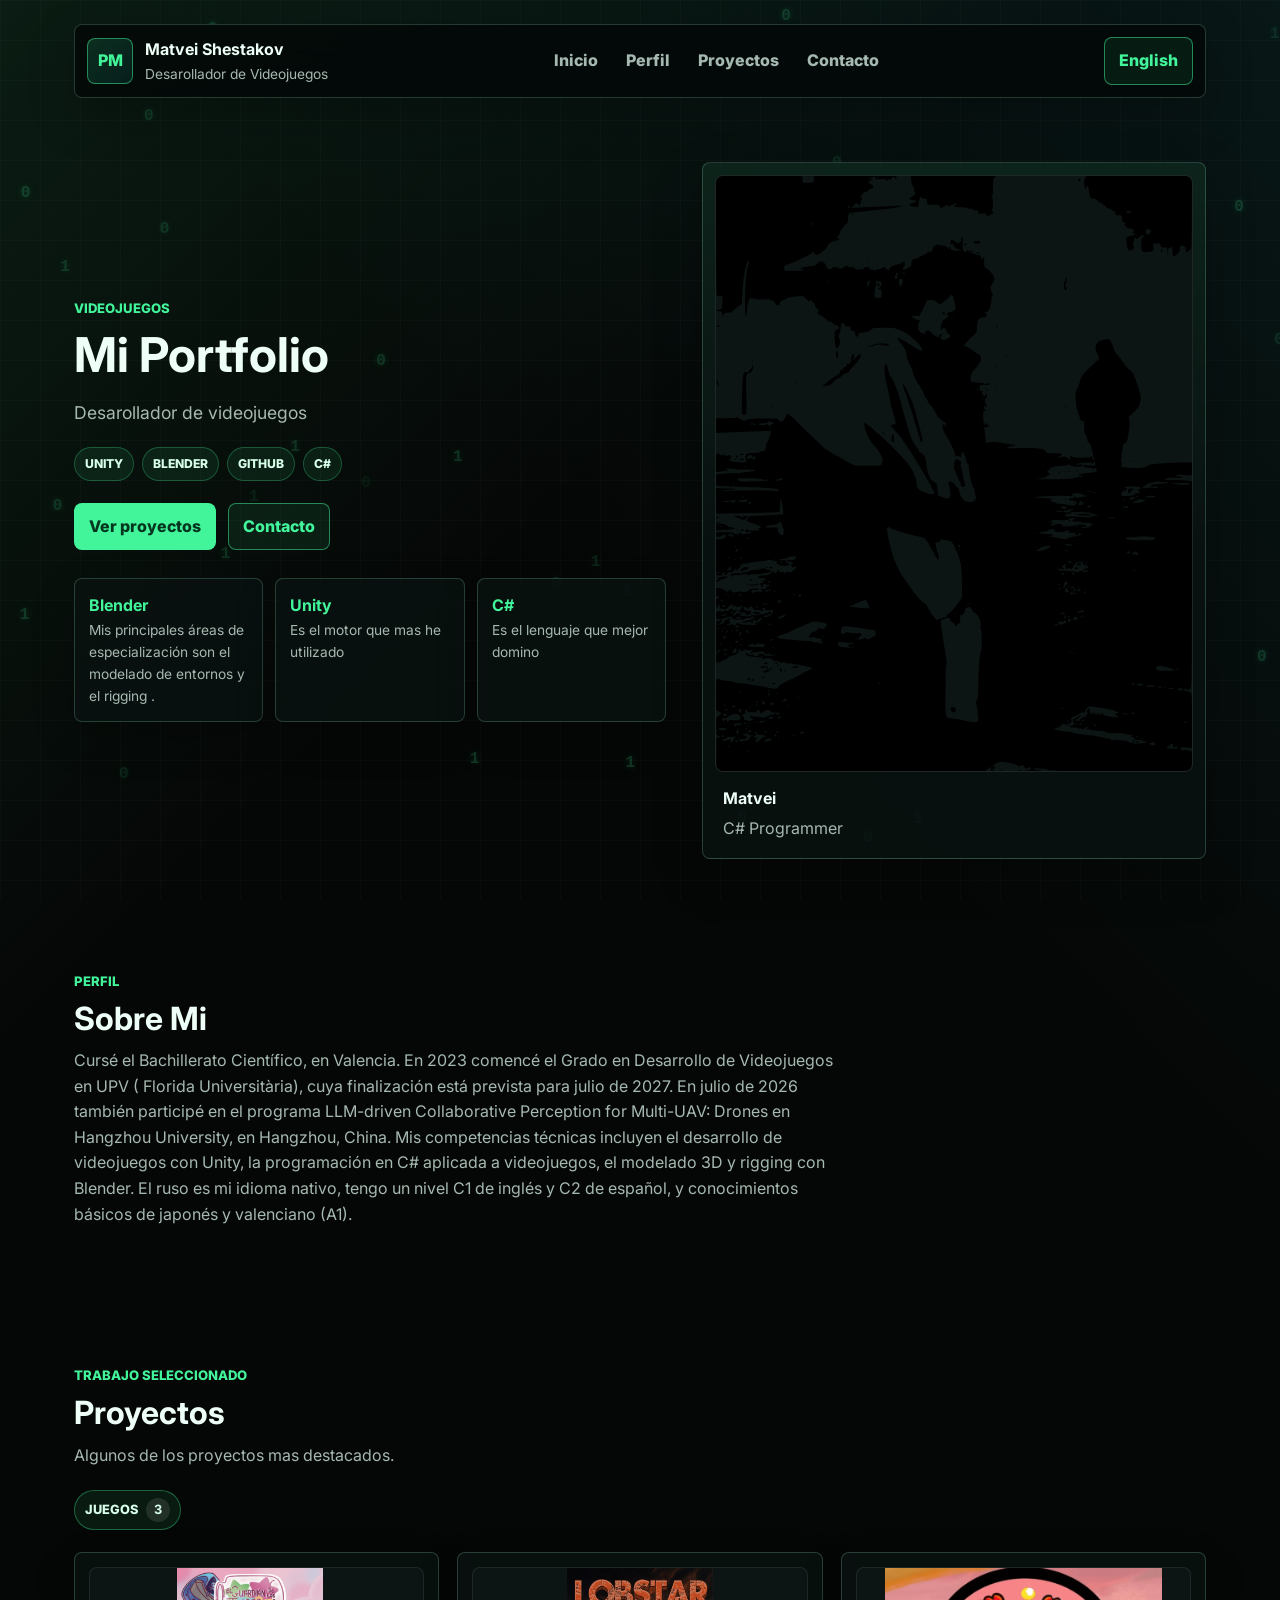
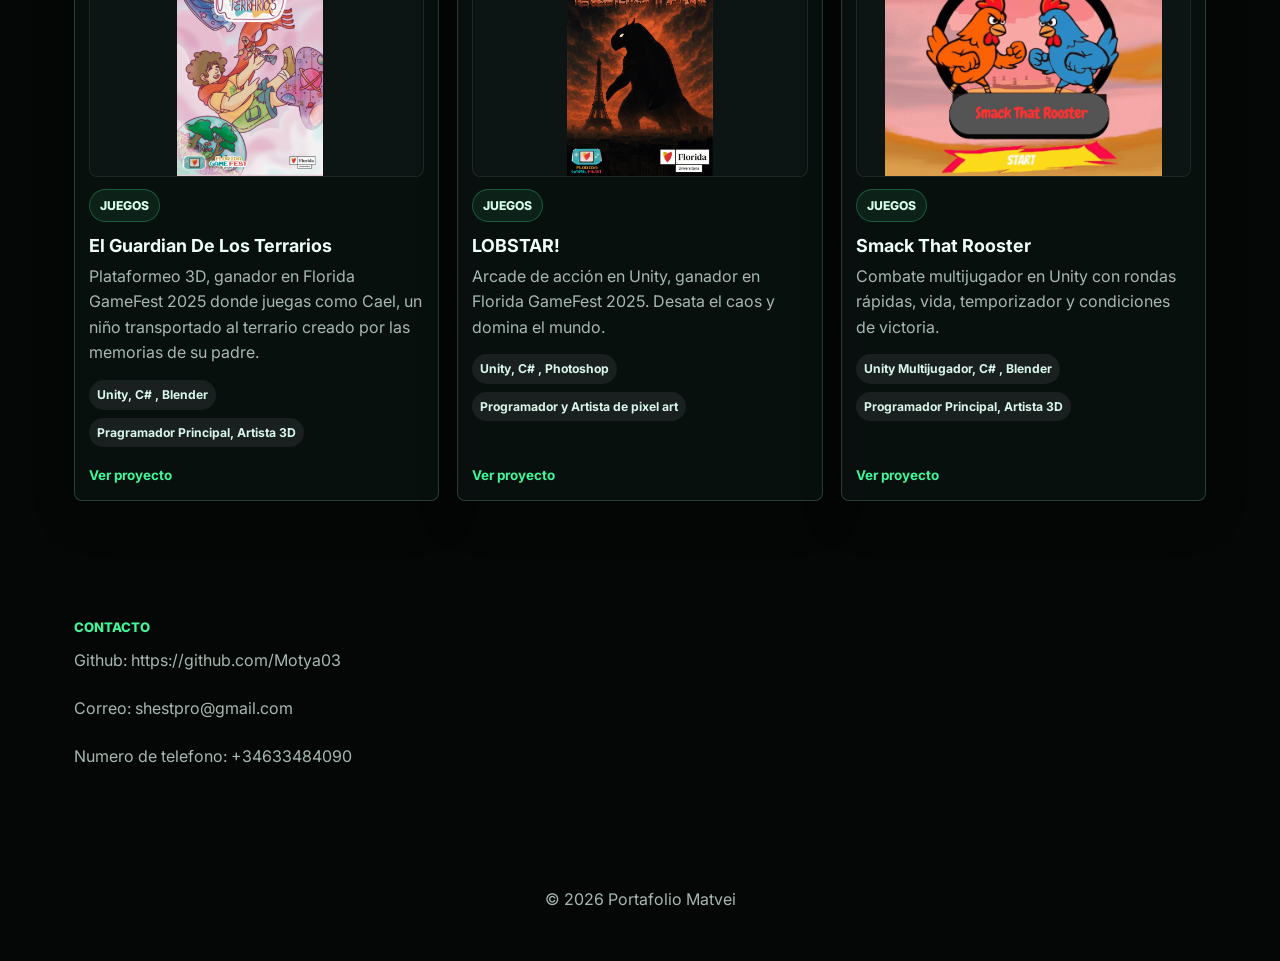
==== index.html @ ca423dc1 "a" ====
<!DOCTYPE html>
<html lang="es">
<head>
    <meta charset="utf-8" />
    <meta name="viewport" content="width=device-width, initial-scale=1" />
    <title>Game Developer</title>
    <meta name="description" content="Videogame dev."
        data-text-es="Desarollador de videojuegos "
        data-text-en="Videogame Dev" />
    <link rel="preconnect" href="https://fonts.googleapis.com">
    <link rel="preconnect" href="https://fonts.gstatic.com" crossorigin>
    <link href="https://fonts.googleapis.com/css2?family=Inter:wght@300;400;600;800&display=swap" rel="stylesheet">
    <link rel="stylesheet" href="assets/css/styles.css" />
</head>
<body data-page="home">
    <canvas id="binaryCanvas" aria-hidden="true"></canvas>

    <div class="wrap">
        <header class="site-header">
            <a class="brand" href="#home" aria-label="Portafolio Matvei">
                <span class="logo">PM</span>
                <span>
                    <strong>Matvei Shestakov</strong>
                    <small data-text-es="Desarollador de Videojuegos" data-text-en="Game Dev">Desarollador de Videojuegos</small>
                </span>
            </a>
            <nav class="nav" aria-label="Navegación principal">
                <a href="#home" data-i18n="navHome">Inicio</a>
                <a href="#profile" data-i18n="navProfile">Perfil</a>
                <a href="#projects" data-i18n="navProjects">Proyectos</a>
                <a href="#contact" data-i18n="navContact">Contacto</a>
            </nav>
            <button id="langToggle" class="button button-ghost" type="button">English</button>
        </header>

        <main id="home" class="hero">
            <section class="hero-copy" aria-labelledby="hero-title">
                <p class="section-kicker" data-text-es="Videojuegos" data-text-en="Games">Videojuegos</p>
                <h1 id="hero-title"> Mi Portfolio </h1>
                <p class="lead"
                    data-text-es="Desarollador de videojuegos"
                    data-text-en="Game Developer."></p>
                <div class="tag-row" aria-label="Áreas de los proyectos">
                    <span>Unity</span>
                    <span>Blender</span>
                    <span>Github</span>
                    <span>C#</span>
                </div>
                <div class="hero-actions">
                    <a class="button" href="#projects" data-i18n="viewProjects">Ver proyectos</a>
                    <a class="button button-ghost" href="#contact" data-i18n="navContact">Contacto</a>
                </div>
                <div class="proof-grid" aria-label="Resumen del portafolio">
                    <div>
                        <strong data-text-es="Blender" data-text-en="Blender"></strong>
                        <span data-text-es="Mis principales áreas de especialización son el modelado de entornos y el rigging ." data-text-en="My main areas of expertise are environment modeling and  rigging.">Mis principales áreas de especialización son el modelado de entornos y el rigging .</span>
                    </div>
                    <div>
                        <strong>Unity</strong>
                        <span data-text-es="Es el motor que mas he utilizado " data-text-en="The most used engine">Es el motor que mas he utilizado</span>
                    </div>
                    <div>
                        <strong data-text-es="C#" data-text-en="C#">C#</strong>
                        <span data-text-es="Es el lenguaje que mejor domino" data-text-en="It is the language I have the greatest command of. ">Es el lenguaje que mejor domino</span>
                    </div>
                </div>
            </section>
            <aside class="profile-panel" aria-label="Matvei">
                <img src="assets/img/FotoAatar.svg" alt="Avatar de Matvei" />
                <div class="profile-panel-footer">
                    <strong>Matvei</strong>
                    <span data-text-es=" C# Programmer" data-text-en="C# Programmer">C# Programmer</span>
                </div>
            </aside>
        </main>

        <section id="profile" class="section">
            <p class="section-kicker" data-i18n="navProfile">Perfil</p>
            <h2 data-text-es="Sobre Mi" data-text-en="About Myself">Sobre Mi</h2>
            <p class="section-intro"
               data-text-es="Cursé el Bachillerato Científico, en Valencia. En 2023 comencé el Grado en Desarrollo de Videojuegos en UPV ( Florida Universitària), cuya finalización está prevista para julio de 2027. En julio de 2026 también participé en el programa LLM-driven Collaborative Perception for Multi-UAV: Drones en Hangzhou University, en Hangzhou, China. Mis competencias técnicas incluyen el desarrollo de videojuegos con Unity, la programación en C# aplicada a videojuegos, el modelado 3D y rigging con Blender. El ruso es mi idioma nativo, tengo un nivel C1 de inglés y C2 de español, y conocimientos básicos de japonés y valenciano (A1).
"
               data-text-en="I studied the Scientific Baccalaureate at Valencia. In 2023, I began a degree in Video Game Development at UPV (Florida Universitària), which I expect to complete in 2027. In 2026, I also participated in the programme LLM-driven Collaborative Perception for Multi-UAV: Drones at Hangzhou University in Hangzhou, China. My technical skills include video game development with Unity, C# programming for games, 3D modelling and rigging with Blender. Russian is my native language, and I have C1-level English, C2-level Spanish, and beginner-level proficiency in Japanese and Valencian (A1).
">
                Cursé el Bachillerato Científico, en Valencia. En 2023 comencé el Grado en Desarrollo de Videojuegos en UPV ( Florida Universitària), cuya finalización está prevista para julio de 2027. En julio de 2026 también participé en el programa LLM-driven Collaborative Perception for Multi-UAV: Drones en Hangzhou University, en Hangzhou, China. Mis competencias técnicas incluyen el desarrollo de videojuegos con Unity, la programación en C# aplicada a videojuegos, el modelado 3D y rigging con Blender. El ruso es mi idioma nativo, tengo un nivel C1 de inglés y C2 de español, y conocimientos básicos de japonés y valenciano (A1).
                .
            </p>
        </section>

        <section id="projects" class="section">
            <p class="section-kicker" data-text-es="Trabajo seleccionado" data-text-en="Selected work">Trabajo seleccionado</p>
            <h2 data-text-es="Proyectos" data-text-en="Projects">Proyectos</h2>
            <p class="section-intro"
               data-text-es="Algunos de los proyectos mas destacados."
               data-text-en="Some of the most featured projects.">Algunos de los proyectos mas destacados.</p>
            <div class="category-bar" aria-label="Categoría de proyectos">
                <span class="category-label"><span data-i18n="categoryGames">Juegos</span><strong id="projectCount">3</strong></span>
            </div>
            <div class="cards">
                <a class="card card-game" href="case-studies/Guardian.html" data-categories="game">
                    <img src="assets/img/El Guardian de los Terrarios.png" alt="Portada del nuevo videojuego" loading="lazy" decoding="async">
                    <span class="project-category" data-i18n="categoryGames">Juegos</span>
                    <h3 data-text-es="El Guardian De Los Terrarios" data-text-en="El Guardian De Los Terrarios">El Guardian De Los Terrarios</h3>
                    <p data-text-es=" Plataformeo 3D, ganador en Florida GameFest 2025 donde juegas como Cael, un niño transportado al terrario creado por las memorias de su padre." data-text-en="Game description to be completed.">3D platformer, winner at Florida GameFest 2026,  where you play as Cael, a child transported into a terrarium world created from his father's memories.</p>
                    <div class="project-tags">
                        <span data-text-es="Unity, C# , Blender" data-text-en="Unity, C# , Blender">Unity, C# , Blender</span>
                        <span data-text-es="Pragramador Principal, Artista 3D" data-text-en="Lead Programmer, 3D Artist">Pragramador Principal, Artista 3D</span>
                    </div>
                    <strong class="project-link" data-i18n="viewCaseStudy">Ver proyecto</strong>
                </a>

                <a class="card card-game" href="case-studies/lobstar.html" data-categories="game">
                    <img src="assets/img/lobstar.png" alt="Portada de LOBSTAR!" loading="lazy" decoding="async">
                    <span class="project-category" data-i18n="categoryGames">Juegos</span>
                    <h3>LOBSTAR!</h3>
                    <p data-text-es="Arcade de acción en Unity, ganador en Florida GameFest 2025. Desata el caos y domina el mundo."
                       data-text-en="Unity action arcade game, winner at Florida GameFest 2025. Unleash the caos and dominate the world .">Arcade de acción en Unity, ganador en Florida GameFest 2025. Deasata el caos y domina el mundo.</p>
                    <div class="project-tags">
                        <span data-text-es="Unity, C# , Photoshop" data-text-en="Unity, C# , Photoshop">Unity, C# , Photoshop</span>
                        <span data-text-es="Programador y Artista de pixel art" data-text-en="Programmer and pixel art artist">Programador y Artista de pixel art</span>
                    </div>
                    <strong class="project-link" data-i18n="viewCaseStudy">Ver proyecto</strong>
                </a>
                <a class="card card-game" href="case-studies/smack-that-rooster.html" data-categories="game">
                    <img src="assets/img/smack-that-rooster.png" alt="Portada de Smack That Rooster" loading="lazy" decoding="async">
                    <span class="project-category" data-i18n="categoryGames">Juegos</span>
                    <h3>Smack That Rooster</h3>
                    <p data-text-es="Combate multijugador en Unity con rondas rápidas, vida, temporizador y condiciones de victoria."
                       data-text-en="Unity multiplayer combat with quick rounds, health, a timer, and win conditions. Matvei was part of the team.">Combate multijugador en Unity con rondas rápidas, vida, temporizador y condiciones de victoria. Matvei participó en el equipo.</p>
                    <div class="project-tags">
                        <span data-text-es="Unity Multijugador, C# , Blender" data-text-en="Unity Multiplayer, C# , Blender">Unity Multijugador, C# , Blender</span>
                        <span data-text-es="Programador Principal, Artista 3D" data-text-en="Lead Programmer, 3D Artist">Programador Principal, Artista 3D</span>
                    </div>
                    <strong class="project-link" data-i18n="viewCaseStudy">Ver proyecto</strong>
                </a>

                <!-- Duplica este bloque para agregar otro videojuego. -->
                <!-- Fin de la tarjeta reutilizable. -->
            </div>
        </section>

        <section id="contact" class="section">
            <p class="section-kicker" data-i18n="navContact">Contactos</p>
           
            <p class="section-intro" data-text-es="Github: https://github.com/Motya03" data-text-en="Github: https://github.com/Motya03"> Github: https://github.com/Motya03 </p>
            <p class="section-intro" data-text-es="Correo: shestpro@gmail.com" data-text-en="Mail: shestpro@gmail.com"> Correo: shestpro@gmail.com </p>
            <p class="section-intro" data-text-es="Numero de telefono: +34633484090" data-text-en="Phone number: +34633484090"> Numero de telefono: +34633484090</p>


        </section>

        <footer class="footer">
            <span>&copy; <span id="year"></span> Portafolio Matvei</span>
        </footer>
    </div>
    <script src="assets/js/main.js"></script>
</body>
</html>
---- assets/css/styles.css ----
:root {
    --bg: #050706;
    --surface: rgba(10, 18, 17, .86);
    --surface-strong: #0c1514;
    --border: rgba(164, 255, 214, .2);
    --text: #edfff6;
    --muted: #a6b9b0;
    --accent: #42f59b;
    --accent-dark: #05351e;
    --cyan: #2bd3da;
    --amber: #f7c66a;
    --coral: #ff7c74;
    --max: 1180px;
}

* {
    box-sizing: border-box;
}

html {
    scroll-behavior: smooth;
}

body {
    margin: 0;
    min-height: 100vh;
    font-family: Inter, system-ui, -apple-system, "Segoe UI", Roboto, Arial, sans-serif;
    background:
        linear-gradient(135deg, rgba(66, 245, 155, .09), transparent 28%),
        linear-gradient(225deg, rgba(43, 211, 218, .08), transparent 32%),
        #050706;
    color: var(--text);
    line-height: 1.6;
    overflow-x: hidden;
}

body::before {
    content: "";
    position: fixed;
    inset: 0;
    background-image:
        linear-gradient(rgba(255, 255, 255, .025) 1px, transparent 1px),
        linear-gradient(90deg, rgba(255, 255, 255, .025) 1px, transparent 1px);
    background-size: 40px 40px;
    pointer-events: none;
    z-index: 1;
}

a {
    color: inherit;
}

img {
    max-width: 100%;
}

[hidden] {
    display: none !important;
}

#binaryCanvas {
    position: fixed;
    inset: 0;
    width: 100%;
    height: 100%;
    opacity: .28;
    pointer-events: none;
    z-index: 0;
}

.wrap {
    width: min(100%, var(--max));
    margin: 0 auto;
    padding: 24px;
    position: relative;
    z-index: 2;
}

.site-header {
    position: sticky;
    top: 16px;
    z-index: 20;
    display: flex;
    align-items: center;
    justify-content: space-between;
    gap: 16px;
    flex-wrap: wrap;
    padding: 12px;
    border: 1px solid var(--border);
    border-radius: 8px;
    background: rgba(3, 8, 7, .88);
    backdrop-filter: blur(16px);
    box-shadow: 0 18px 48px rgba(0, 0, 0, .24);
}

.brand {
    display: inline-flex;
    align-items: center;
    gap: 12px;
    min-width: 230px;
    text-decoration: none;
}

.brand small {
    display: block;
    color: var(--muted);
    font-size: .86rem;
}

.logo {
    display: inline-grid;
    place-items: center;
    width: 46px;
    height: 46px;
    border: 1px solid rgba(66, 245, 155, .5);
    border-radius: 8px;
    color: var(--accent);
    background: linear-gradient(135deg, rgba(66, 245, 155, .16), rgba(43, 211, 218, .1));
    font-weight: 800;
}

.nav {
    display: flex;
    gap: 6px;
    flex-wrap: wrap;
}

.nav a {
    color: var(--muted);
    font-weight: 800;
    text-decoration: none;
    padding: 9px 11px;
    border-radius: 8px;
    transition: color .2s ease, background .2s ease;
}

.nav a:hover,
.nav a:focus-visible {
    color: var(--accent-dark);
    background: var(--accent);
    outline: none;
}

.button {
    display: inline-flex;
    align-items: center;
    justify-content: center;
    width: fit-content;
    max-width: 100%;
    min-height: 42px;
    padding: 10px 14px;
    border: 1px solid rgba(66, 245, 155, .5);
    border-radius: 8px;
    color: var(--accent-dark);
    background: var(--accent);
    font: inherit;
    font-weight: 800;
    text-decoration: none;
    cursor: pointer;
    transition: transform .2s ease, box-shadow .2s ease, background .2s ease;
}

.button:hover,
.button:focus-visible {
    transform: translateY(-2px);
    box-shadow: 0 16px 34px rgba(66, 245, 155, .18);
    outline: none;
}

.button-ghost {
    color: var(--accent);
    background: rgba(66, 245, 155, .08);
}

.hero {
    display: grid;
    grid-template-columns: 1.08fr .92fr;
    gap: 36px;
    align-items: center;
    min-height: calc(100vh - 132px);
    padding: 64px 0 54px;
}

.hero-copy {
    min-width: 0;
}

.section-kicker {
    margin: 0 0 10px;
    color: var(--accent);
    font-size: .82rem;
    font-weight: 800;
    text-transform: uppercase;
}

h1,
h2,
h3 {
    margin-top: 0;
    line-height: 1.08;
}

h1 {
    max-width: 760px;
    margin-bottom: 18px;
    font-size: 3rem;
}

h2 {
    margin-bottom: 12px;
    font-size: 2rem;
}

h3 {
    font-size: 1.12rem;
}

.lead,
.section-intro,
.muted,
.card p,
.case-layout p {
    color: var(--muted);
}

.lead {
    max-width: 660px;
    font-size: 1.1rem;
}

.tag-row {
    display: flex;
    flex-wrap: wrap;
    gap: 8px;
    margin: 20px 0;
}

.tag-row span,
.project-category {
    display: inline-flex;
    align-items: center;
    min-height: 30px;
    padding: 6px 10px;
    border: 1px solid rgba(66, 245, 155, .26);
    border-radius: 999px;
    color: #d7ffe9;
    background: rgba(66, 245, 155, .08);
    font-size: .76rem;
    font-weight: 800;
    text-transform: uppercase;
}

.hero-actions {
    display: flex;
    flex-wrap: wrap;
    gap: 12px;
    margin: 22px 0 0;
}

.proof-grid {
    display: grid;
    grid-template-columns: repeat(3, minmax(0, 1fr));
    gap: 12px;
    margin-top: 28px;
}

.proof-grid div,
.card,
.case-layout article {
    border: 1px solid var(--border);
    border-radius: 8px;
    background: var(--surface);
    box-shadow: 0 16px 40px rgba(0, 0, 0, .22);
}

.proof-grid div {
    padding: 14px;
}

.proof-grid strong {
    display: block;
    color: var(--accent);
}

.proof-grid span {
    display: block;
    color: var(--muted);
    font-size: .86rem;
}

.profile-panel {
    border: 1px solid var(--border);
    border-radius: 8px;
    padding: 12px;
    background: linear-gradient(180deg, rgba(66, 245, 155, .08), transparent 56%), var(--surface);
    box-shadow: 0 18px 48px rgba(0, 0, 0, .26);
}

.profile-panel img {
    display: block;
    width: 100%;
    aspect-ratio: 4 / 5;
    object-fit: cover;
    border-radius: 8px;
    border: 1px solid rgba(255, 255, 255, .08);
    background: var(--surface-strong);
}

.profile-panel-footer {
    display: grid;
    gap: 4px;
    padding: 14px 8px 4px;
}

.profile-panel-footer span {
    color: var(--muted);
}

.section {
    padding: 58px 0;
    scroll-margin-top: 112px;
}

.section-intro {
    max-width: 760px;
    margin: 0 0 22px;
}

.category-bar {
    display: flex;
    flex-wrap: wrap;
    gap: 10px;
    margin: 0 0 22px;
}

.category-label {
    display: inline-flex;
    align-items: center;
    gap: 8px;
    min-height: 38px;
    padding: 7px 10px;
    border: 1px solid rgba(66, 245, 155, .34);
    border-radius: 999px;
    color: #d7ffe9;
    background: rgba(66, 245, 155, .08);
    font: inherit;
    font-size: .8rem;
    font-weight: 800;
    text-transform: uppercase;
}

.category-label strong {
    display: inline-grid;
    place-items: center;
    width: 24px;
    height: 24px;
    border-radius: 999px;
    background: rgba(255, 255, 255, .1);
}

.cards {
    display: grid;
    grid-template-columns: repeat(3, minmax(0, 1fr));
    gap: 18px;
    align-items: stretch;
}

.card {
    display: flex;
    flex-direction: column;
    padding: 14px;
    color: inherit;
    text-decoration: none;
    overflow: hidden;
    transition: transform .2s ease, border-color .2s ease, box-shadow .2s ease;
}

.card:hover,
.card:focus-visible {
    transform: translateY(-6px);
    border-color: rgba(66, 245, 155, .6);
    box-shadow: 0 24px 50px rgba(0, 0, 0, .28);
    outline: none;
}

.card img {
    width: 100%;
    aspect-ratio: 16 / 10;
    object-fit: cover;
    border-radius: 8px;
    border: 1px solid rgba(255, 255, 255, .08);
    background: var(--surface-strong);
}

.card-game img {
    object-fit: contain;
}

.card h3 {
    margin: 14px 0 8px;
}

.card p {
    min-height: 74px;
    margin: 0;
}

.project-category {
    width: fit-content;
    margin-top: 12px;
}

.project-tags {
    display: flex;
    flex-wrap: wrap;
    gap: 8px;
    margin: 14px 0 18px;
}

.project-tags span {
    display: inline-flex;
    padding: 5px 8px;
    border-radius: 999px;
    color: #d8f7ea;
    background: rgba(255, 255, 255, .07);
    font-size: .76rem;
    font-weight: 700;
}

.project-link {
    margin-top: auto;
    color: var(--accent);
    font-size: .84rem;
}

.footer {
    padding: 38px 0 24px;
    color: var(--muted);
    text-align: center;
}

.back-link {
    display: inline-flex;
    margin-bottom: 20px;
    color: var(--accent);
    font-weight: 800;
    text-decoration: none;
}

.case-hero {
    padding: 58px 0 28px;
}

.case-image {
    display: block;
    width: 100%;
    max-height: 440px;
    object-fit: contain;
    margin-top: 26px;
    border: 1px solid var(--border);
    border-radius: 8px;
    background: var(--surface-strong);
}

.case-layout {
    display: grid;
    grid-template-columns: repeat(3, minmax(0, 1fr));
    gap: 18px;
}

.case-layout article {
    padding: 20px;
}

.case-layout h2 {
    font-size: 1.4rem;
}

.case-media video {
    display: block;
    width: 100%;
    aspect-ratio: 16 / 9;
    max-height: 660px;
    background: #000;
    border: 1px solid var(--border);
    border-radius: 8px;
}

.visible {
    animation: rise .45s ease both;
}

@keyframes rise {
    from {
        opacity: .3;
        transform: translateY(12px);
    }
    to {
        opacity: 1;
        transform: translateY(0);
    }
}

@media (max-width: 980px) {
    .hero,
    .case-layout {
        grid-template-columns: 1fr;
    }

    .hero {
        min-height: auto;
    }

    .profile-panel {
        max-width: 560px;
    }

    .proof-grid,
    .cards {
        grid-template-columns: repeat(2, minmax(0, 1fr));
    }

}

@media (max-width: 700px) {
    .wrap {
        padding: 16px;
    }

    .site-header {
        position: relative;
        top: 0;
    }

    .brand,
    .nav {
        width: 100%;
    }

    .nav a {
        flex: 1 1 calc(50% - 6px);
        text-align: center;
    }

    h1 {
        font-size: 2.08rem;
    }

    h2 {
        font-size: 1.58rem;
    }

    .proof-grid,
    .cards {
        grid-template-columns: 1fr;
    }

    .section {
        scroll-margin-top: 24px;
    }

    .hero-actions {
        flex-direction: column;
    }

    .button {
        width: 100%;
    }

    .card p {
        min-height: 0;
    }
}

@media (prefers-reduced-motion: reduce) {
    html {
        scroll-behavior: auto;
    }

    *,
    *::before,
    *::after {
        animation: none !important;
        transition: none !important;
    }
}
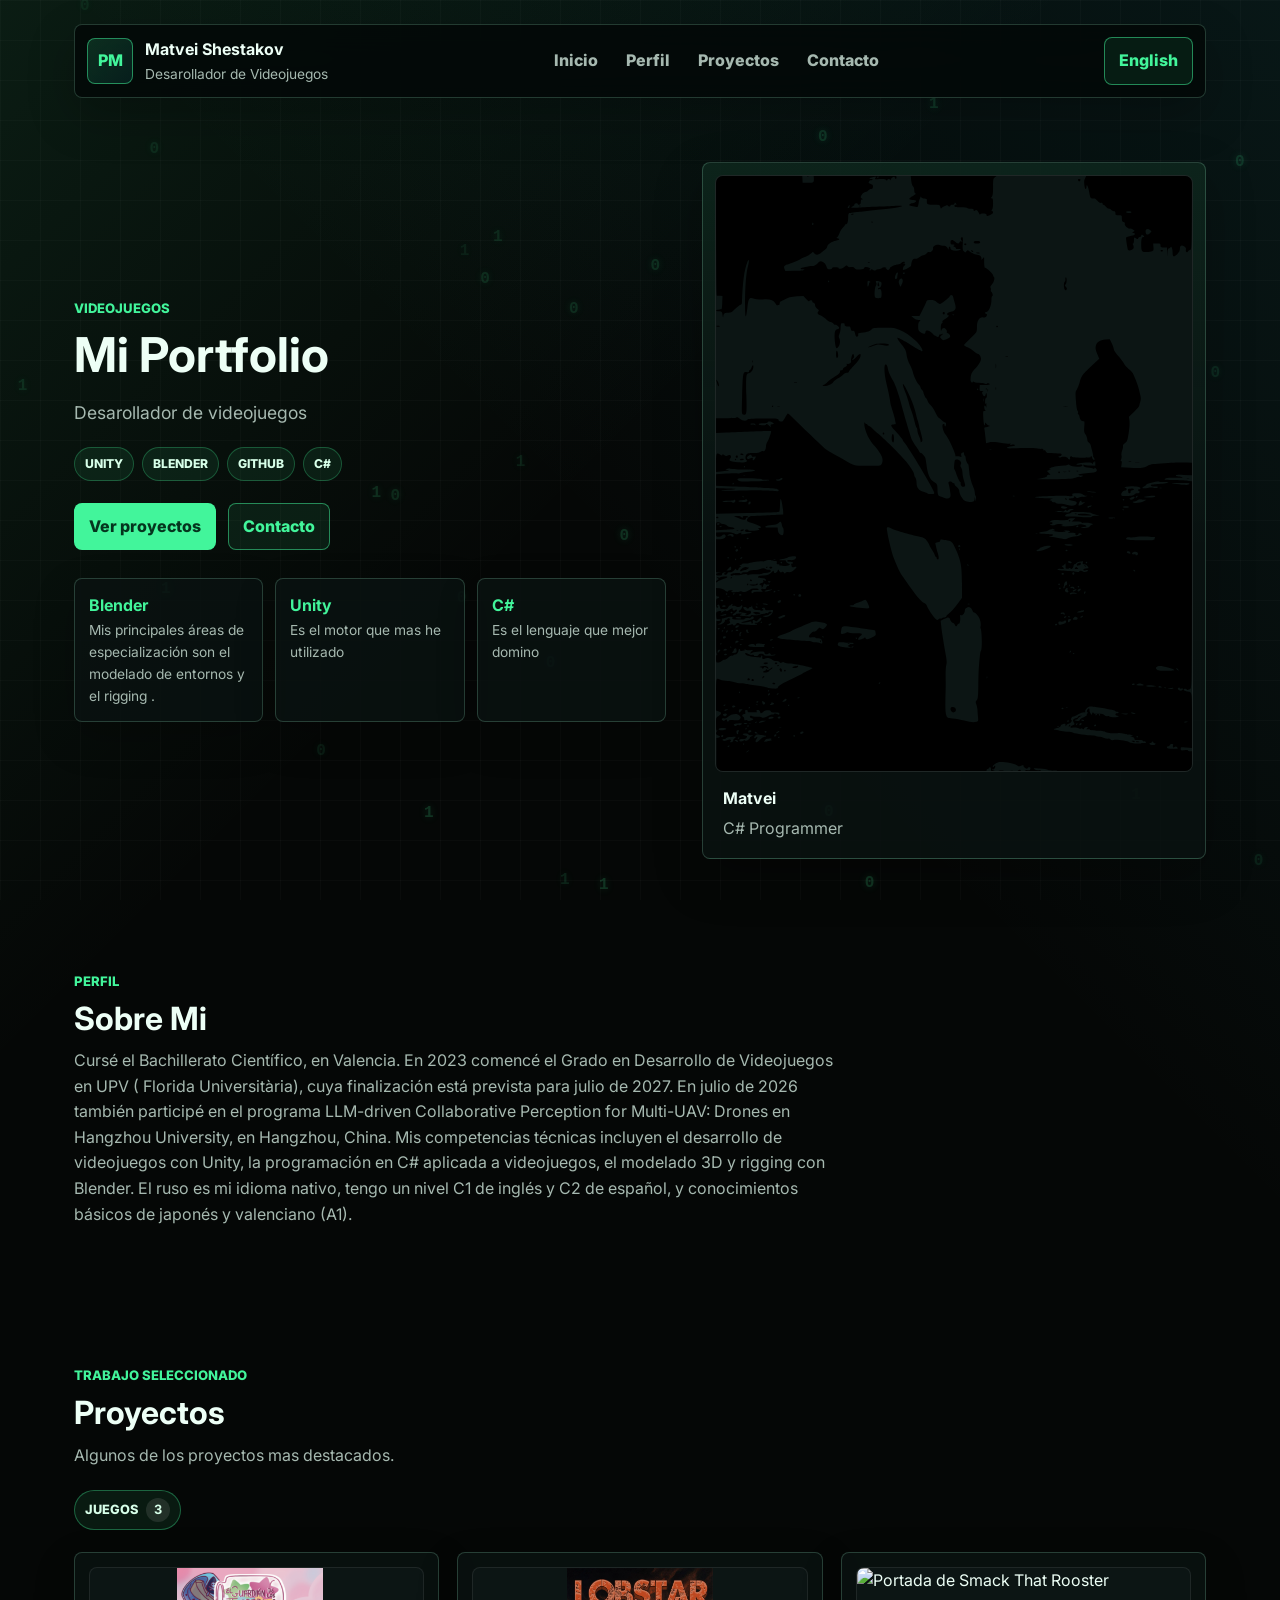
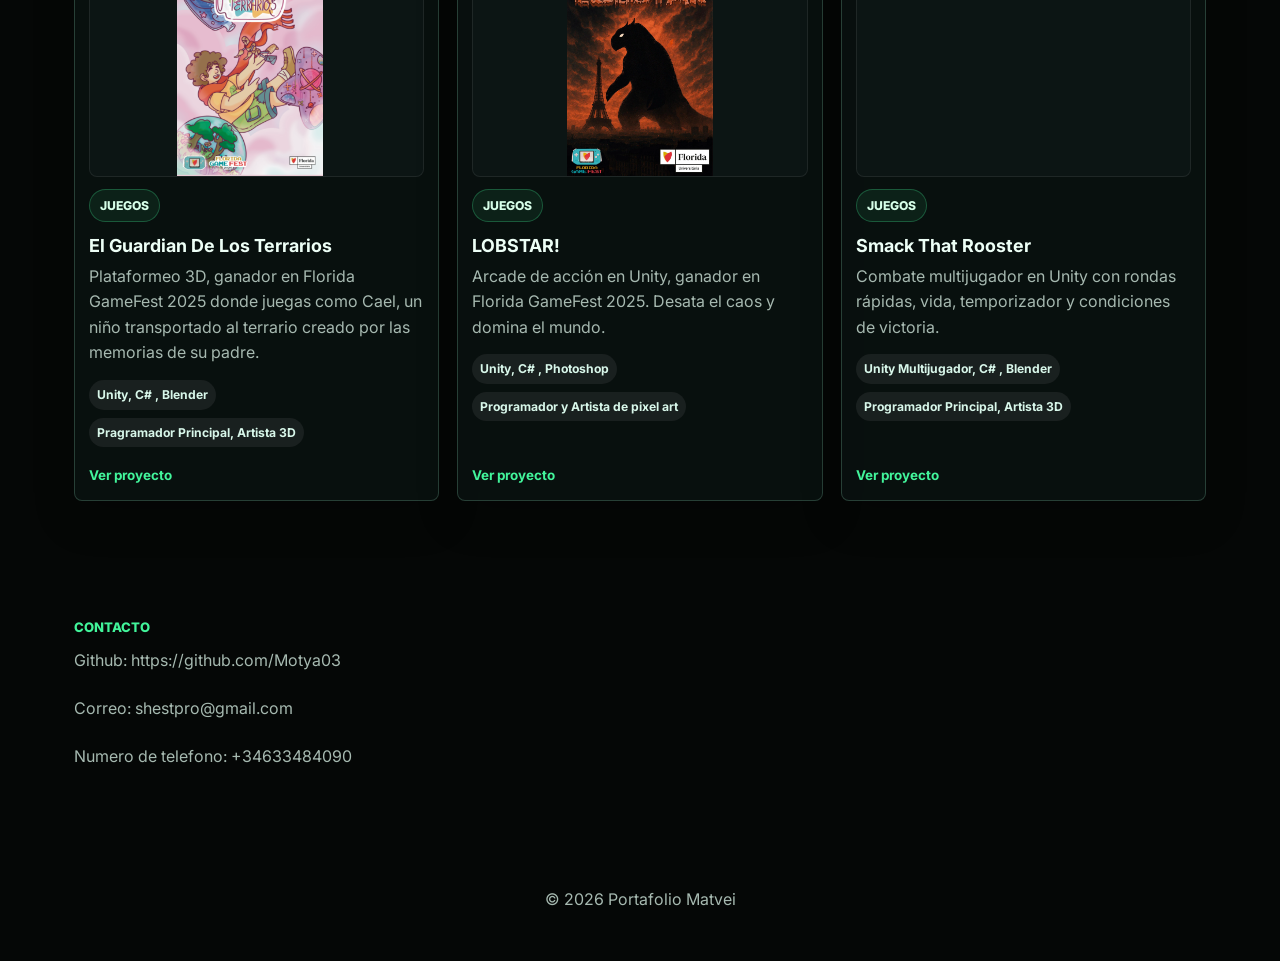
==== commit bb561f2b: "a" ====
--- a/index.html
+++ b/index.html
@@ -122,7 +122,7 @@
                     <strong class="project-link" data-i18n="viewCaseStudy">Ver proyecto</strong>
                 </a>
                 <a class="card card-game" href="case-studies/smack-that-rooster.html" data-categories="game">
-                    <img src="assets/img/smack-that-rooster.png" alt="Portada de Smack That Rooster" loading="lazy" decoding="async">
+                    <img src="assets/img/smack.png" alt="Portada de Smack That Rooster" loading="lazy" decoding="async">
                     <span class="project-category" data-i18n="categoryGames">Juegos</span>
                     <h3>Smack That Rooster</h3>
                     <p data-text-es="Combate multijugador en Unity con rondas rápidas, vida, temporizador y condiciones de victoria."
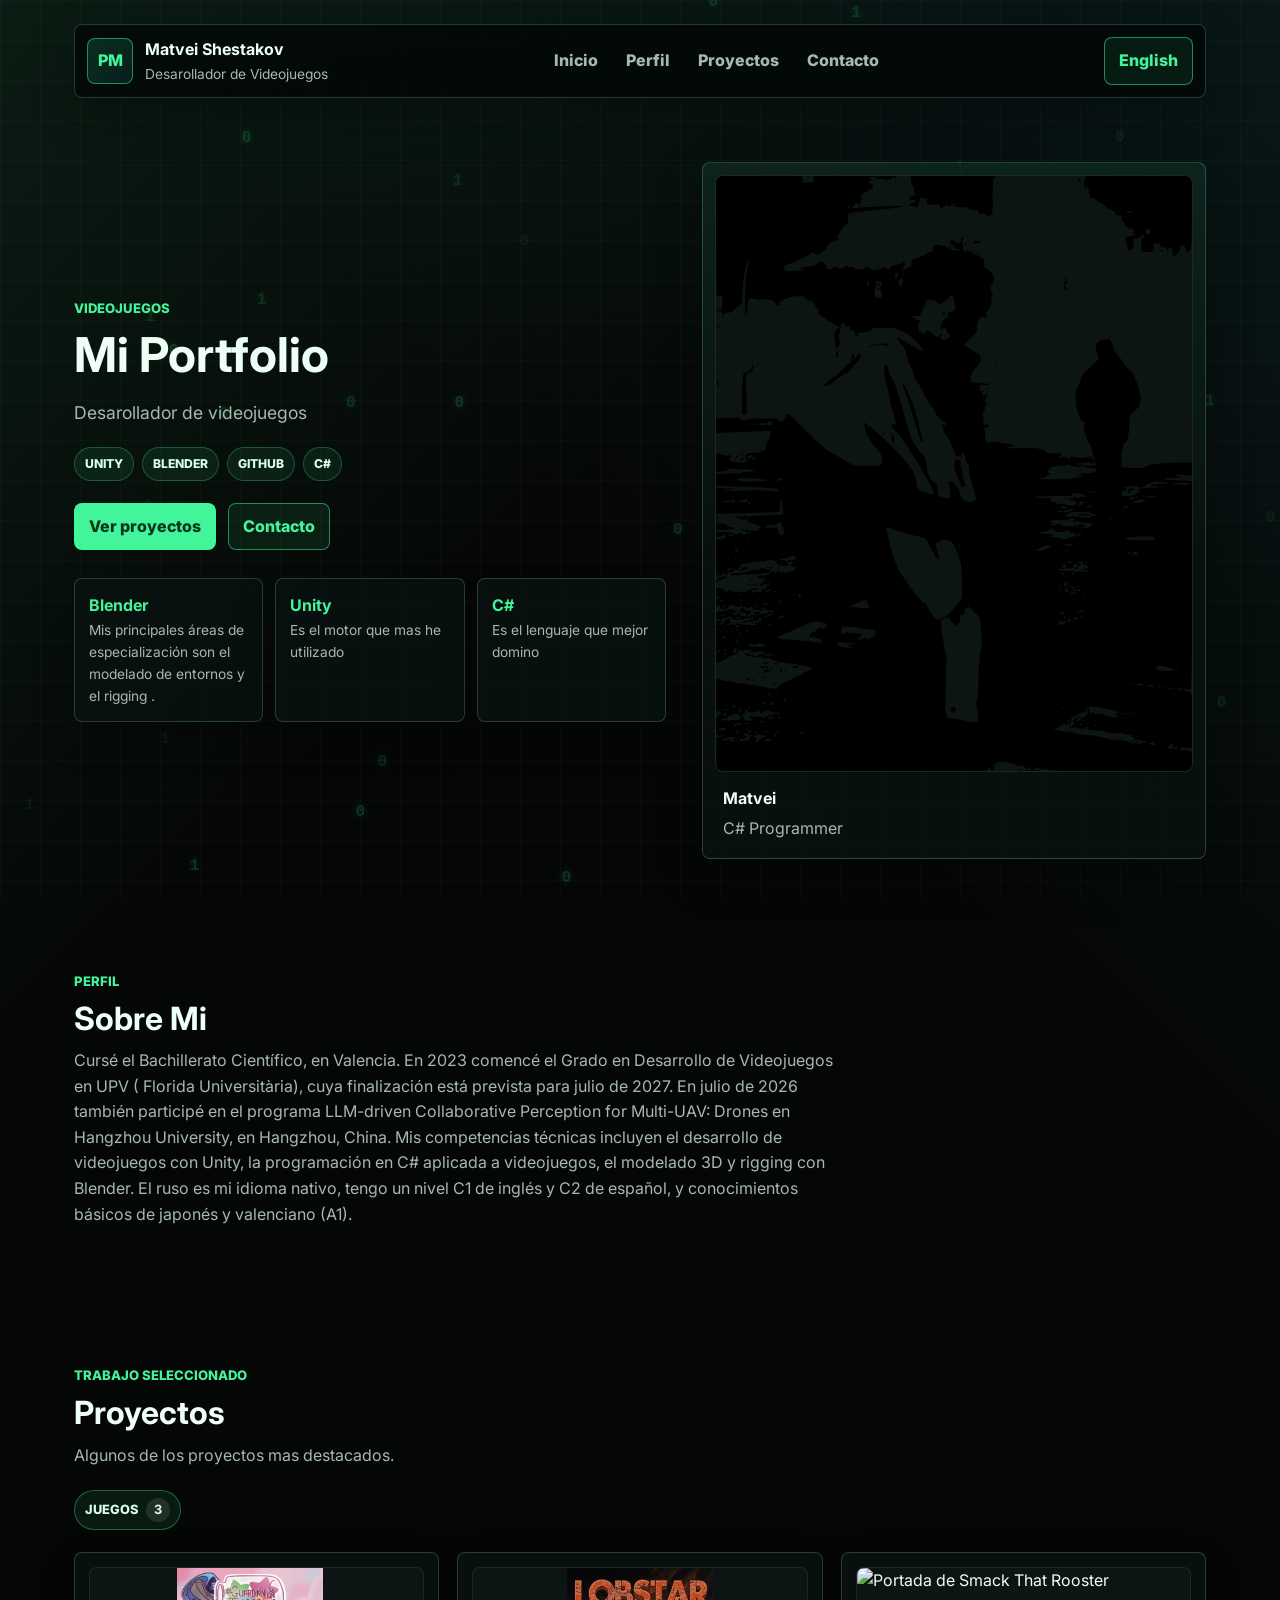
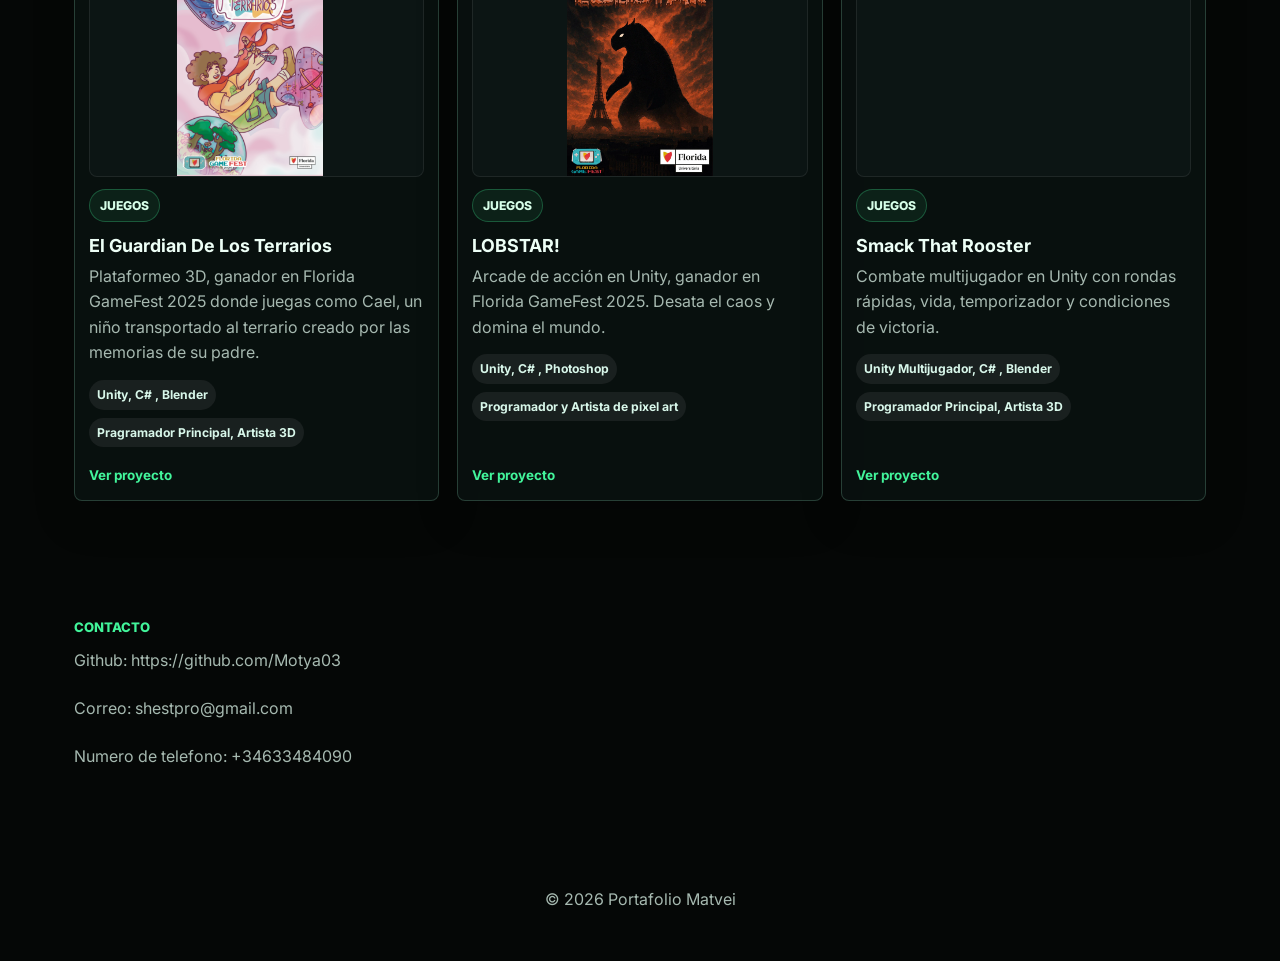
==== commit 891a406c: "a" ====
--- a/index.html
+++ b/index.html
@@ -122,7 +122,7 @@
                     <strong class="project-link" data-i18n="viewCaseStudy">Ver proyecto</strong>
                 </a>
                 <a class="card card-game" href="case-studies/smack-that-rooster.html" data-categories="game">
-                    <img src="assets/img/smack.png" alt="Portada de Smack That Rooster" loading="lazy" decoding="async">
+                    <img src="assets/img/Smack.png" alt="Portada de Smack That Rooster" loading="lazy" decoding="async">
                     <span class="project-category" data-i18n="categoryGames">Juegos</span>
                     <h3>Smack That Rooster</h3>
                     <p data-text-es="Combate multijugador en Unity con rondas rápidas, vida, temporizador y condiciones de victoria."
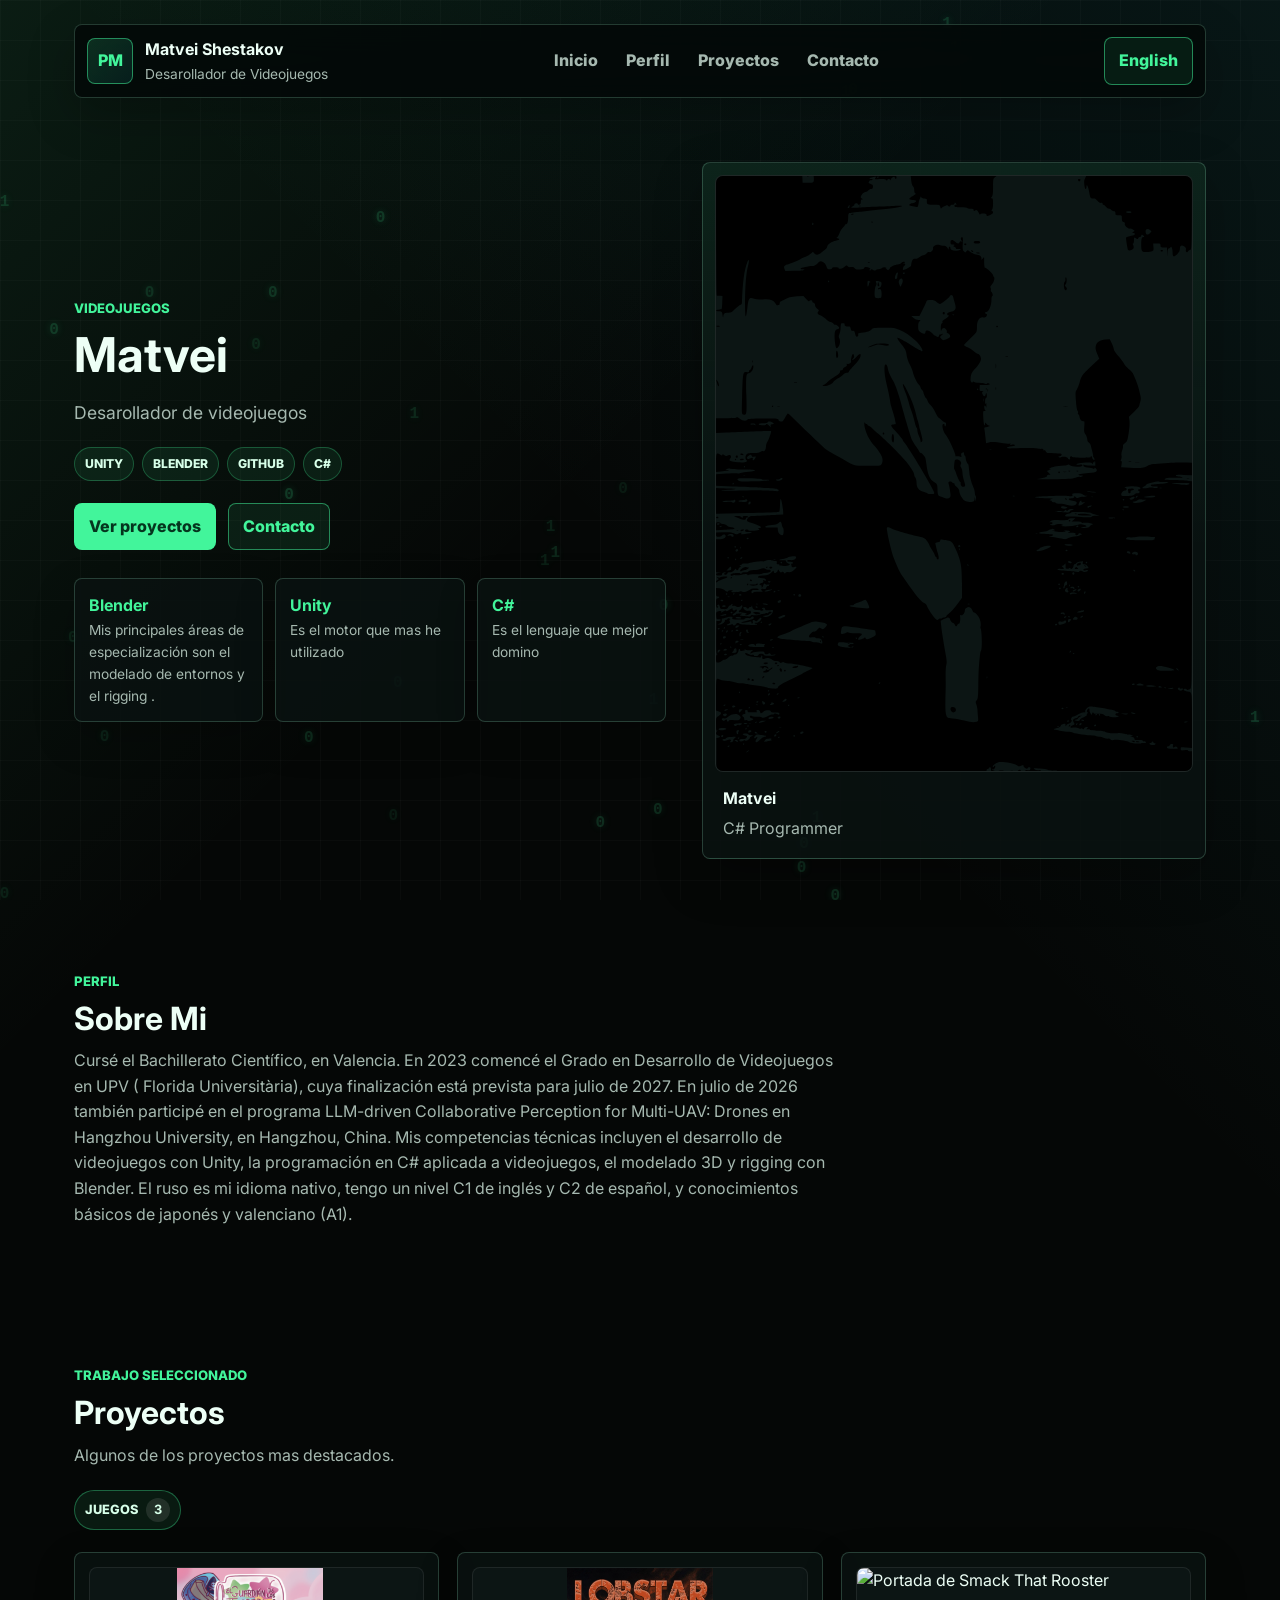
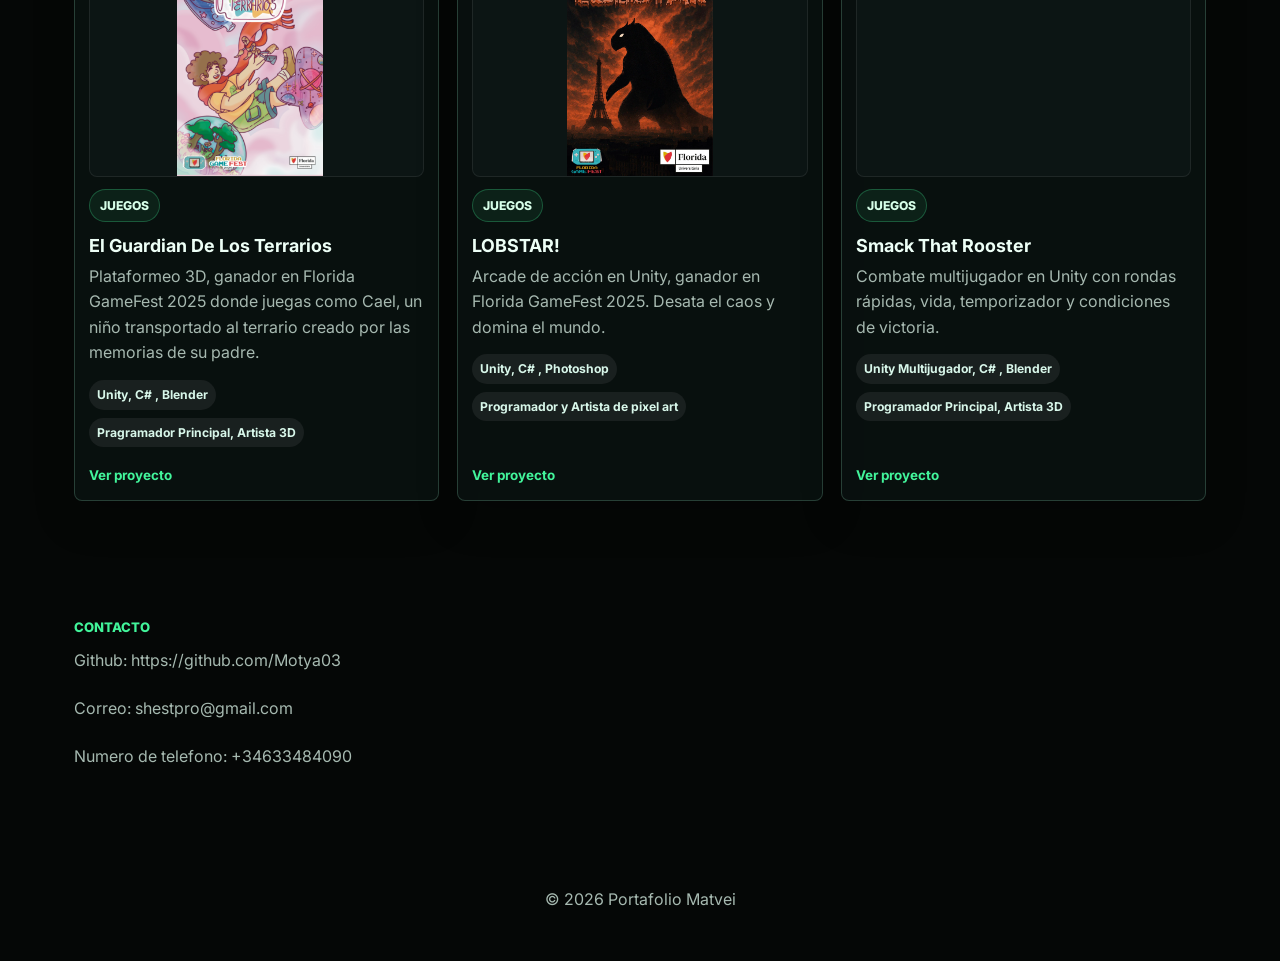
==== commit 6699c99d: "a" ====
--- a/index.html
+++ b/index.html
@@ -35,8 +35,8 @@
 
         <main id="home" class="hero">
             <section class="hero-copy" aria-labelledby="hero-title">
-                <p class="section-kicker" data-text-es="Videojuegos" data-text-en="Games">Videojuegos</p>
-                <h1 id="hero-title"> Mi Portfolio </h1>
+                <p class="section-kicker" data-text-es="Videojuegos" data-text-en="Games">Videogames</p>
+                <h1 id="hero-title"> Matvei </h1>
                 <p class="lead"
                     data-text-es="Desarollador de videojuegos"
                     data-text-en="Game Developer."></p>
@@ -101,7 +101,8 @@
                     <img src="assets/img/El Guardian de los Terrarios.png" alt="Portada del nuevo videojuego" loading="lazy" decoding="async">
                     <span class="project-category" data-i18n="categoryGames">Juegos</span>
                     <h3 data-text-es="El Guardian De Los Terrarios" data-text-en="El Guardian De Los Terrarios">El Guardian De Los Terrarios</h3>
-                    <p data-text-es=" Plataformeo 3D, ganador en Florida GameFest 2025 donde juegas como Cael, un niño transportado al terrario creado por las memorias de su padre." data-text-en="Game description to be completed.">3D platformer, winner at Florida GameFest 2026,  where you play as Cael, a child transported into a terrarium world created from his father's memories.</p>
+                    <p data-text-es="Plataformeo 3D, ganador en Florida GameFest 2025 donde juegas como Cael, un niño transportado al terrario creado por las memorias de su padre."
+                       data-text-en="3D platformer, winner at Florida GameFest 2026,  where you play as Cael, a child transported into a terrarium world created from his father's memories">Plataformeo 3D, ganador en Florida GameFest 2025 donde juegas como Cael, un niño transportado al terrario creado por las memorias de su padre..</p>
                     <div class="project-tags">
                         <span data-text-es="Unity, C# , Blender" data-text-en="Unity, C# , Blender">Unity, C# , Blender</span>
                         <span data-text-es="Pragramador Principal, Artista 3D" data-text-en="Lead Programmer, 3D Artist">Pragramador Principal, Artista 3D</span>
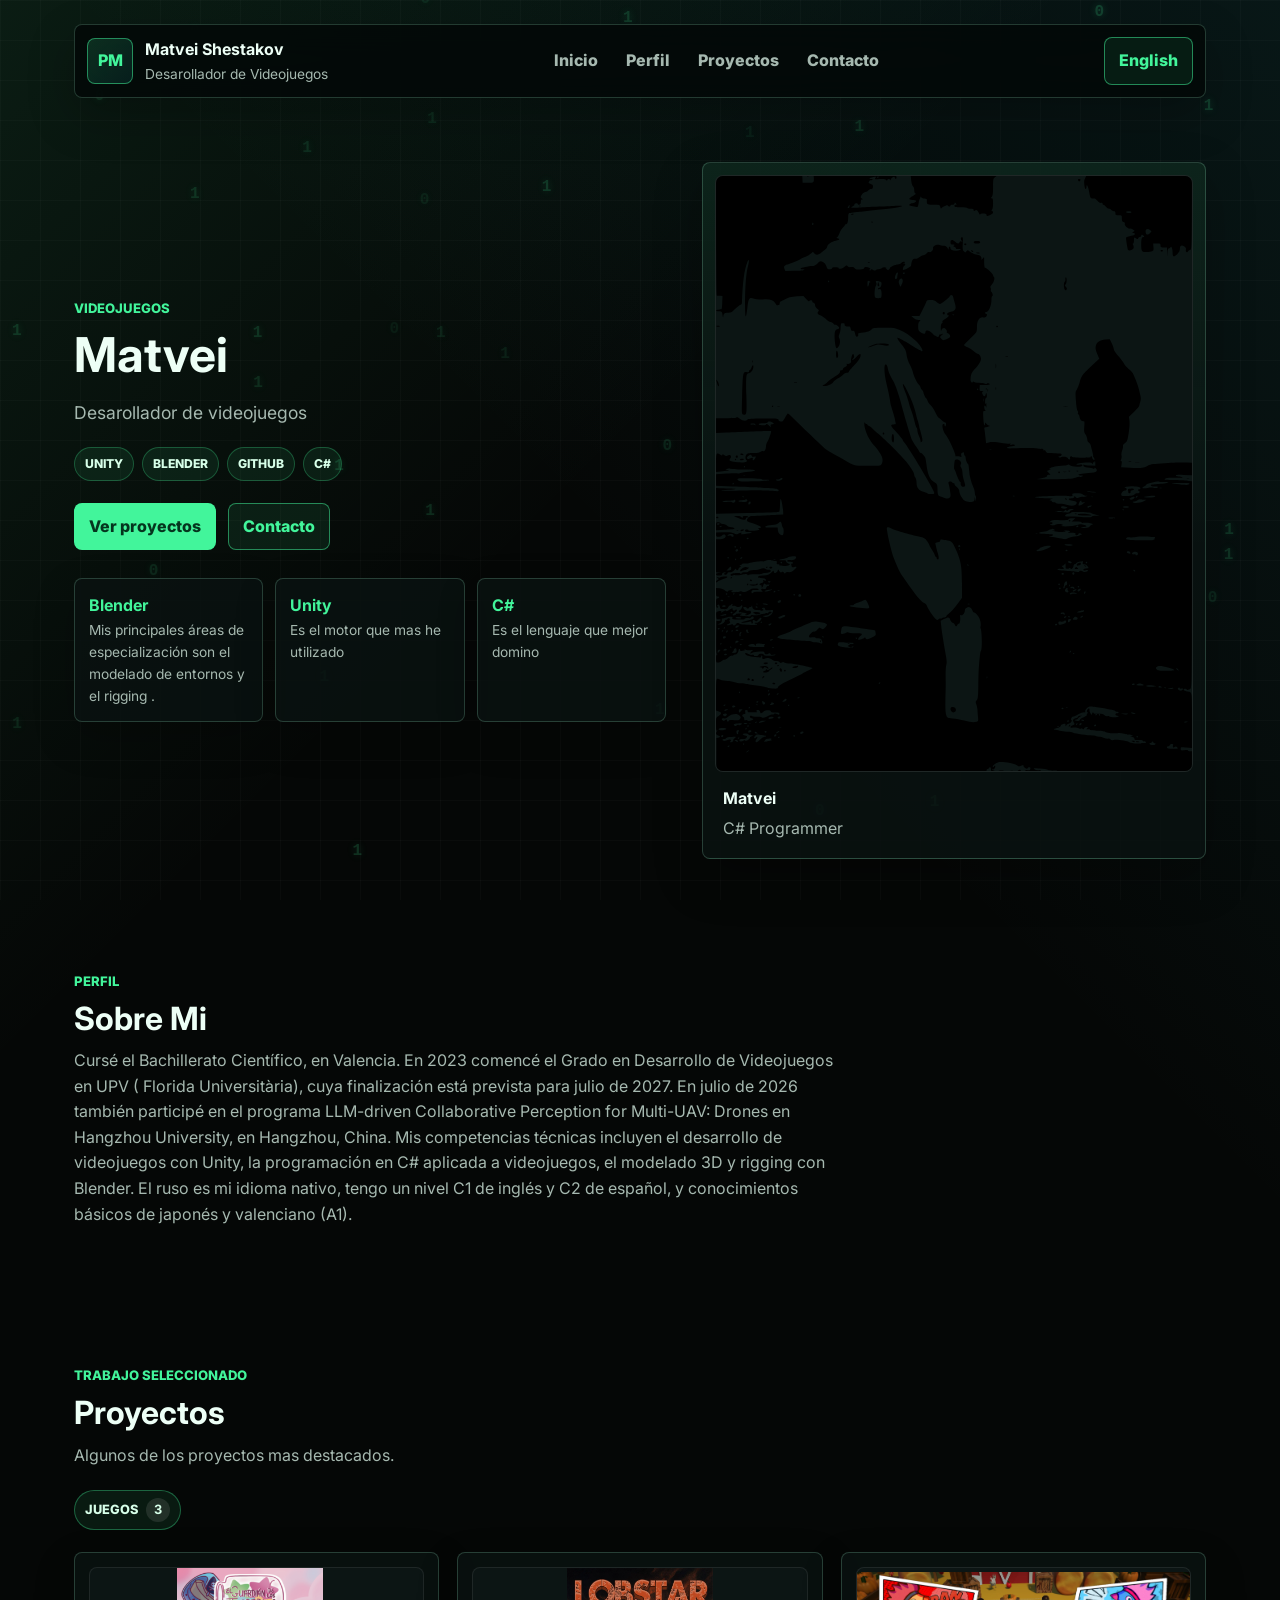
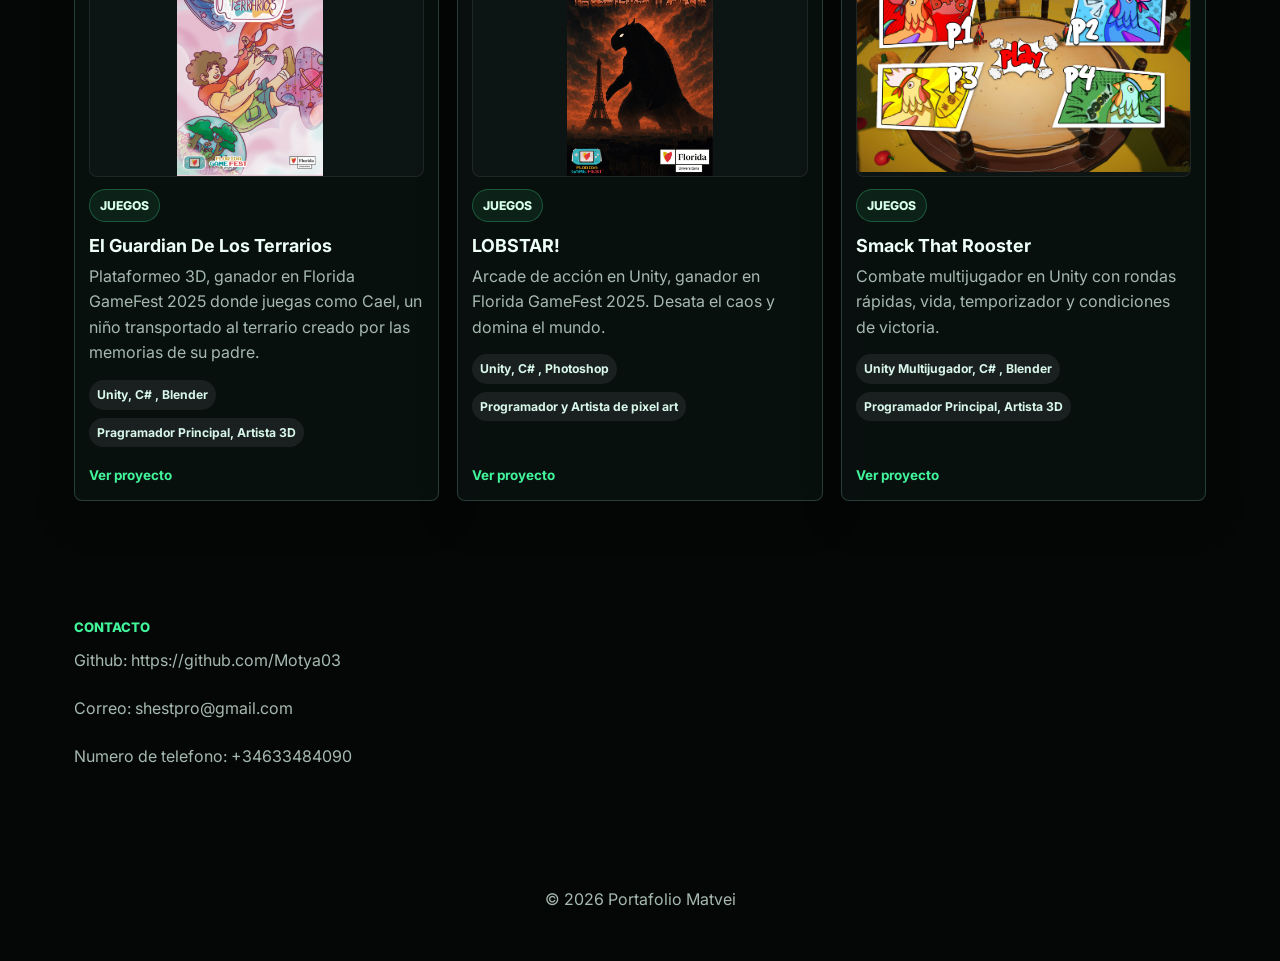
==== commit 495fbc50: "a" ====
--- a/index.html
+++ b/index.html
@@ -123,7 +123,7 @@
                     <strong class="project-link" data-i18n="viewCaseStudy">Ver proyecto</strong>
                 </a>
                 <a class="card card-game" href="case-studies/smack-that-rooster.html" data-categories="game">
-                    <img src="assets/img/Smack.png" alt="Portada de Smack That Rooster" loading="lazy" decoding="async">
+                    <img src="assets/img/Smack.jpg" alt="Portada de Smack That Rooster" loading="lazy" decoding="async">
                     <span class="project-category" data-i18n="categoryGames">Juegos</span>
                     <h3>Smack That Rooster</h3>
                     <p data-text-es="Combate multijugador en Unity con rondas rápidas, vida, temporizador y condiciones de victoria."
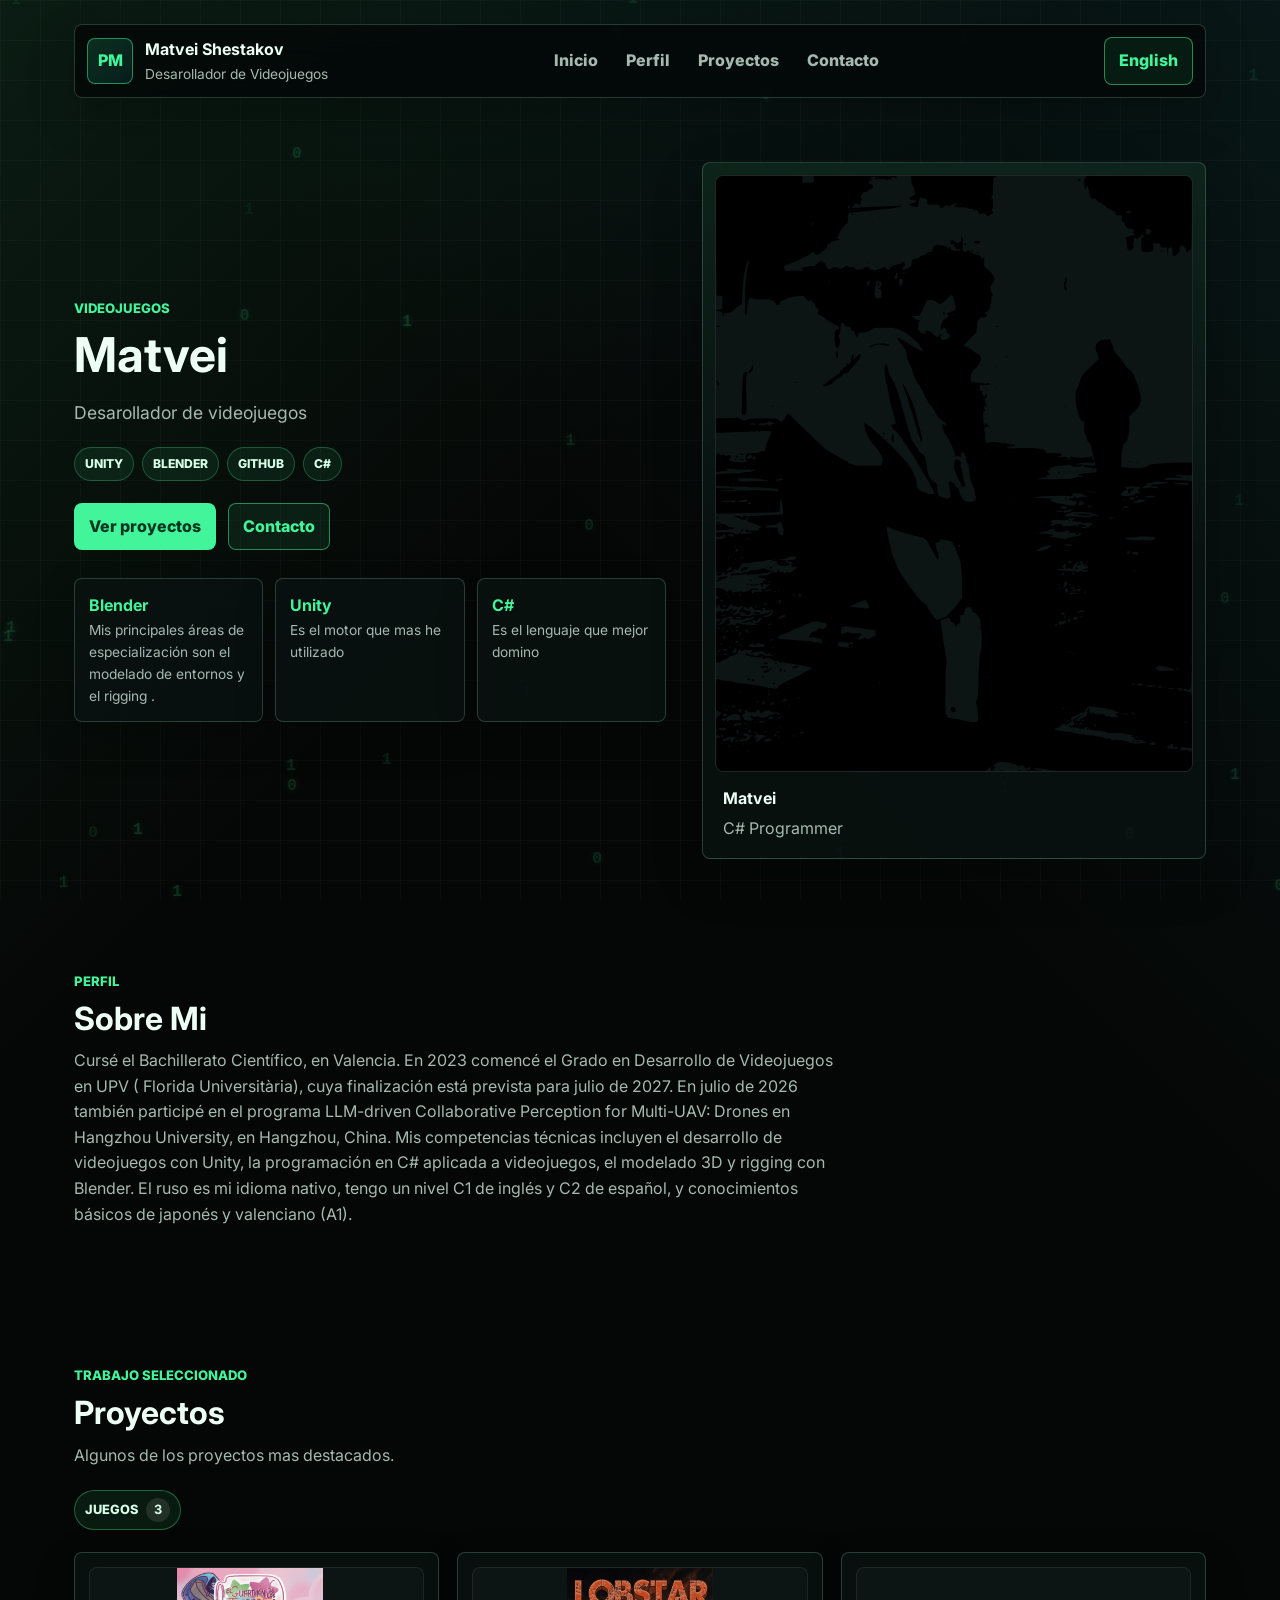
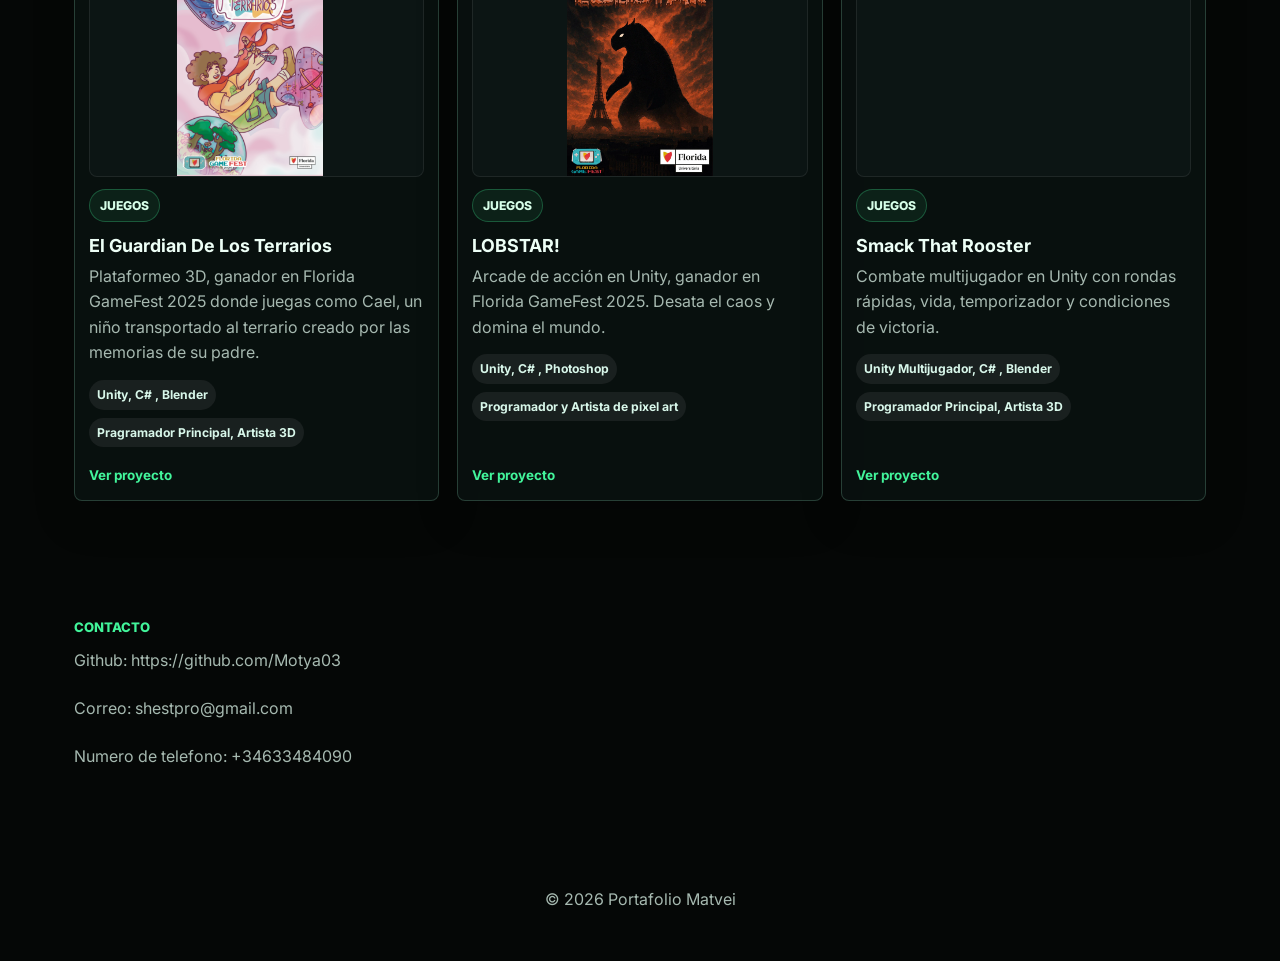
==== commit 99a9d5a0: "a" ====
--- a/index.html
+++ b/index.html
@@ -123,7 +123,7 @@
                     <strong class="project-link" data-i18n="viewCaseStudy">Ver proyecto</strong>
                 </a>
                 <a class="card card-game" href="case-studies/smack-that-rooster.html" data-categories="game">
-                    <img src="assets/img/Smack.jpg" alt="Portada de Smack That Rooster" loading="lazy" decoding="async">
+                    <img src="assets/img/Smack.png" alt="Portada de Smack That Rooster" loading="lazy" decoding="async">
                     <span class="project-category" data-i18n="categoryGames">Juegos</span>
                     <h3>Smack That Rooster</h3>
                     <p data-text-es="Combate multijugador en Unity con rondas rápidas, vida, temporizador y condiciones de victoria."
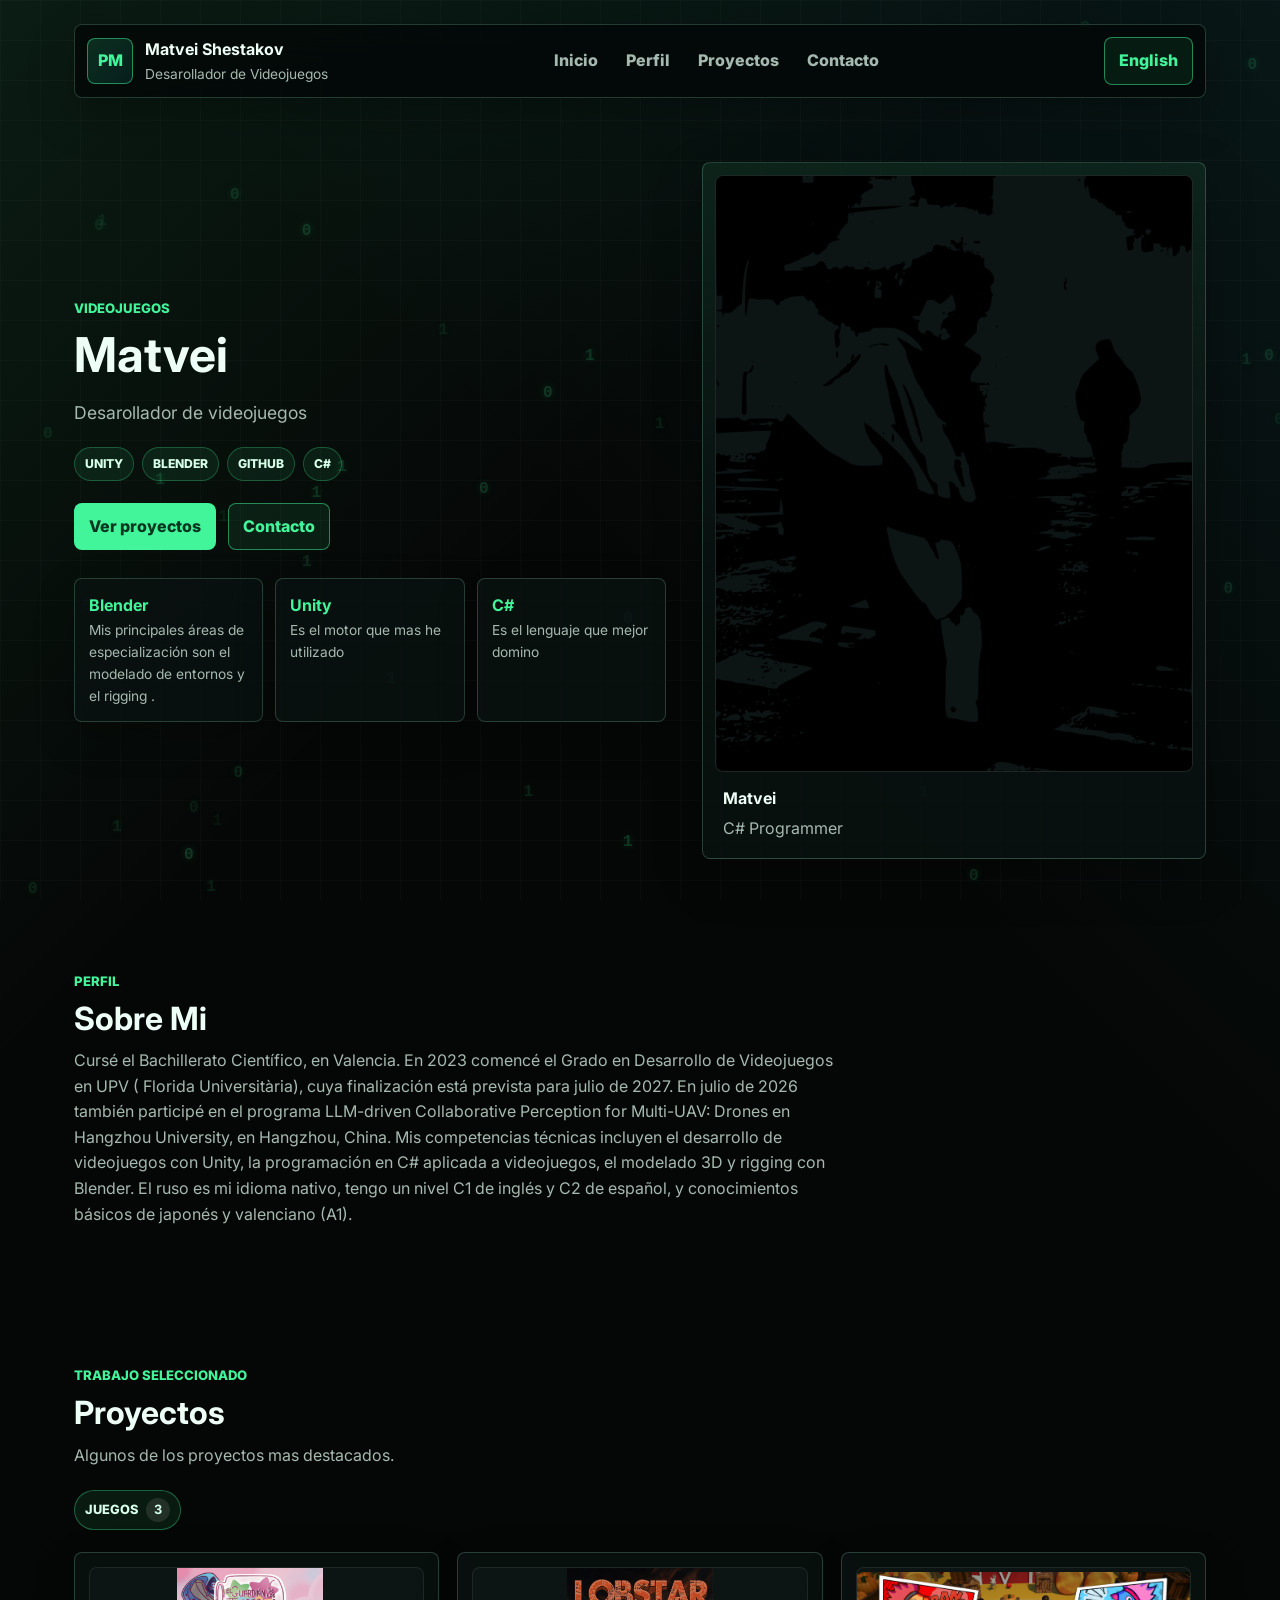
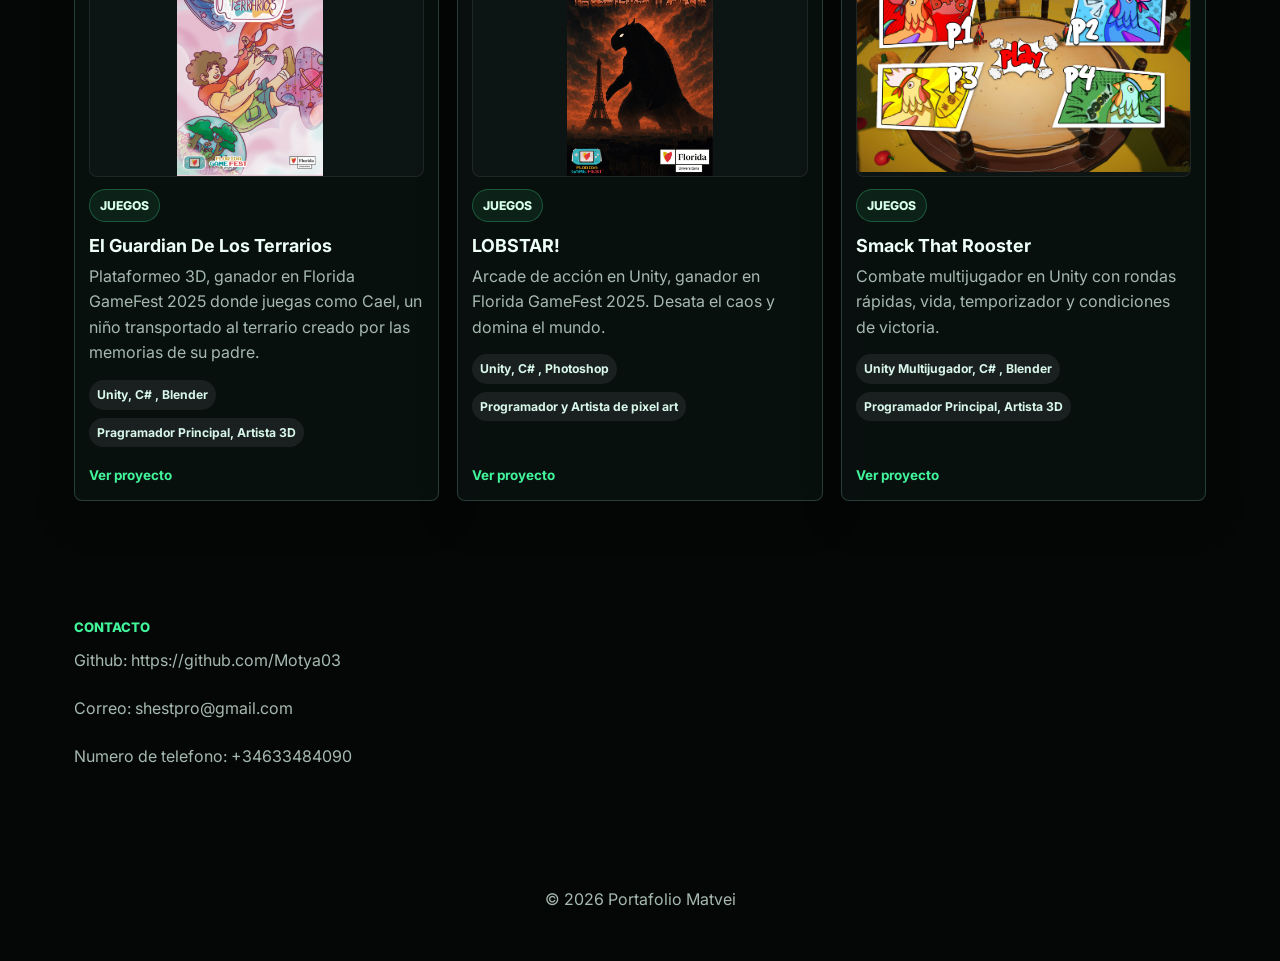
==== commit 58bd8e94: "a" ====
--- a/index.html
+++ b/index.html
@@ -66,7 +66,7 @@
                 </div>
             </section>
             <aside class="profile-panel" aria-label="Matvei">
-                <img src="assets/img/FotoAatar.svg" alt="Avatar de Matvei" />
+                <img src="assets/img/FotoAatar.png" alt="Avatar de Matvei" />
                 <div class="profile-panel-footer">
                     <strong>Matvei</strong>
                     <span data-text-es=" C# Programmer" data-text-en="C# Programmer">C# Programmer</span>
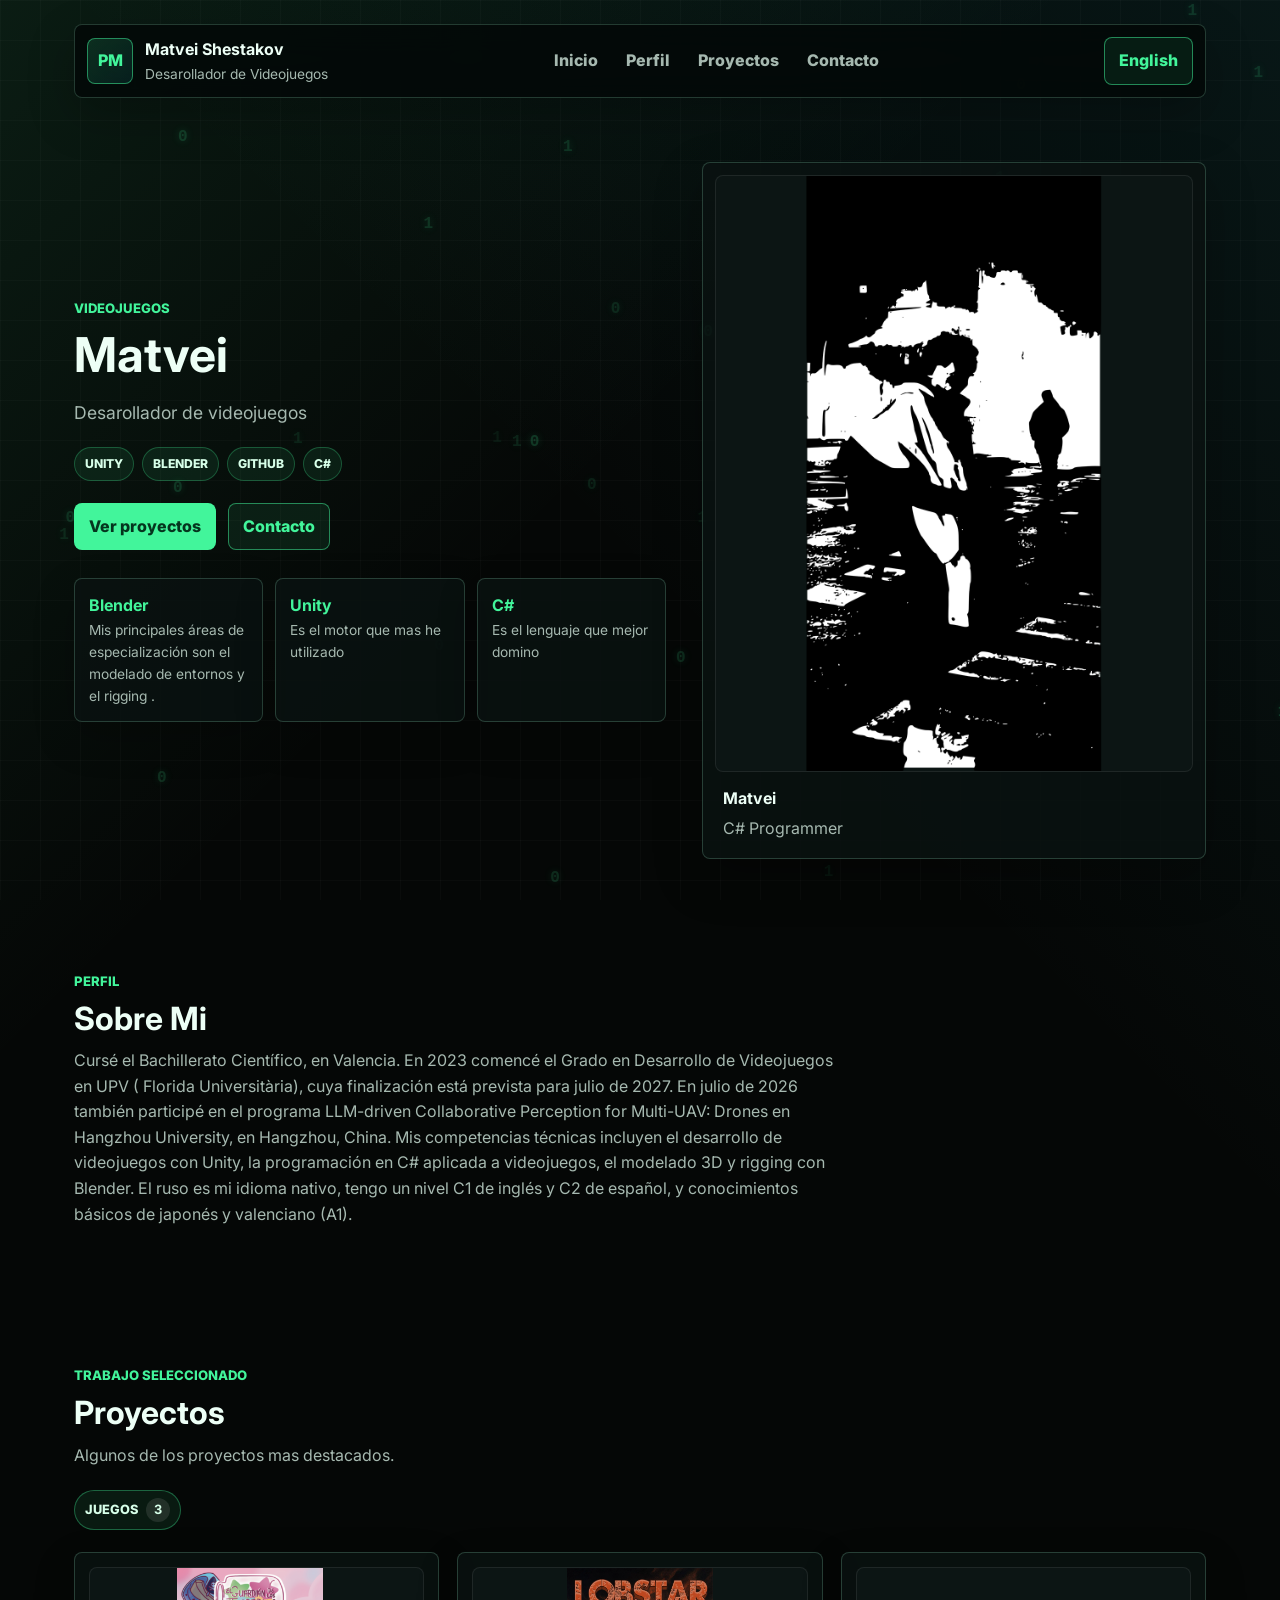
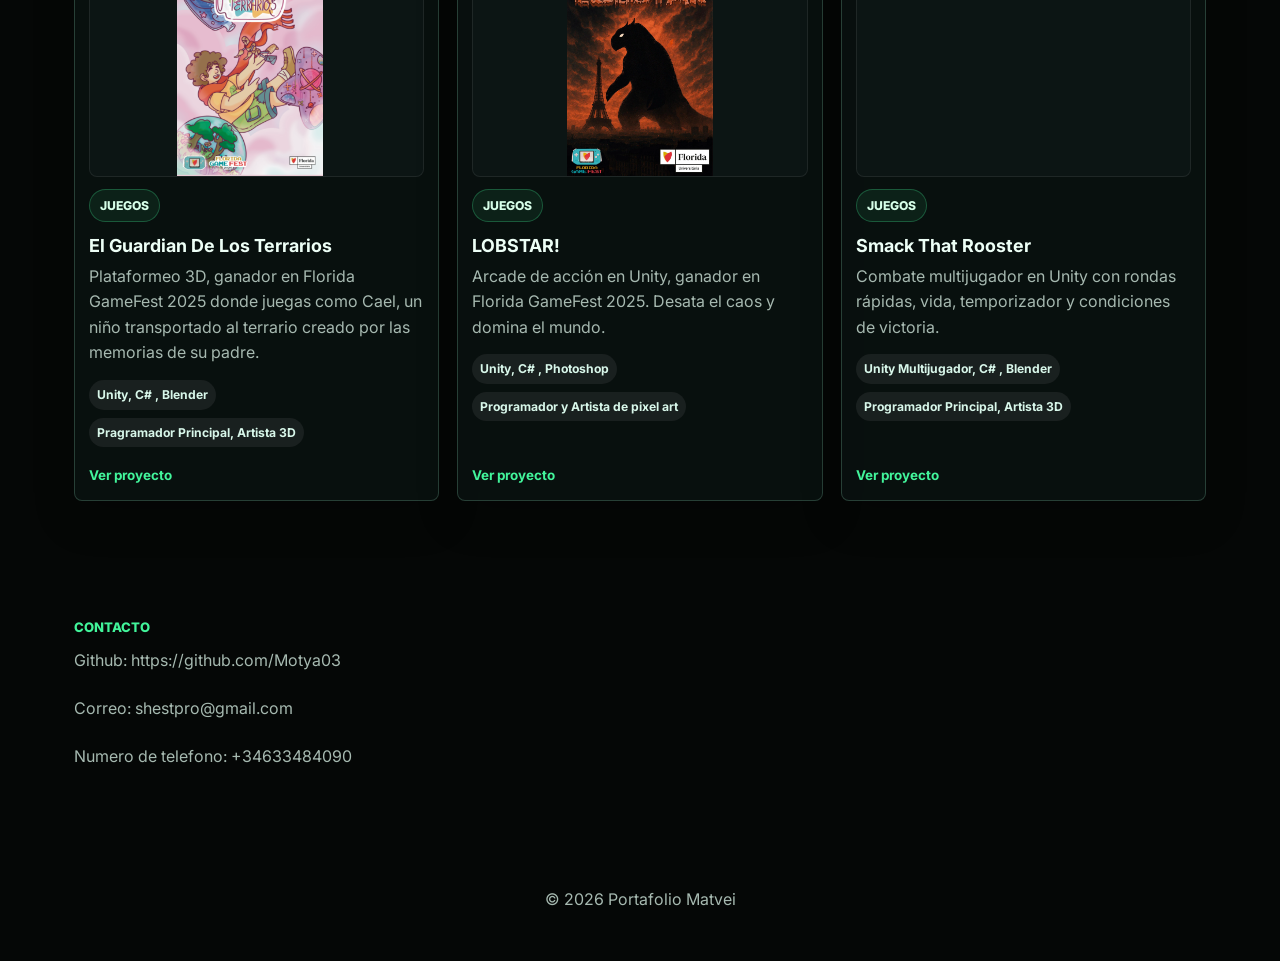
==== commit 5430d558: "a" ====
--- a/index.html
+++ b/index.html
@@ -66,7 +66,7 @@
                 </div>
             </section>
             <aside class="profile-panel" aria-label="Matvei">
-                <img src="assets/img/FotoAatar.png" alt="Avatar de Matvei" />
+                <img src="assets/img/FotoAvatar.png" alt="Avatar de Matvei" />
                 <div class="profile-panel-footer">
                     <strong>Matvei</strong>
                     <span data-text-es=" C# Programmer" data-text-en="C# Programmer">C# Programmer</span>
--- a/assets/css/styles.css
+++ b/assets/css/styles.css
@@ -288,11 +288,12 @@
     font-size: .86rem;
 }
 
+
 .profile-panel {
     border: 1px solid var(--border);
     border-radius: 8px;
     padding: 12px;
-    background: linear-gradient(180deg, rgba(66, 245, 155, .08), transparent 56%), var(--surface);
+    background: var(--surface);
     box-shadow: 0 18px 48px rgba(0, 0, 0, .26);
 }
 
@@ -304,6 +305,8 @@
     border-radius: 8px;
     border: 1px solid rgba(255, 255, 255, .08);
     background: var(--surface-strong);
+    filter: brightness(1);
+    opacity: 1;
 }
 
 .profile-panel-footer {
@@ -315,6 +318,7 @@
 .profile-panel-footer span {
     color: var(--muted);
 }
+
 
 .section {
     padding: 58px 0;
